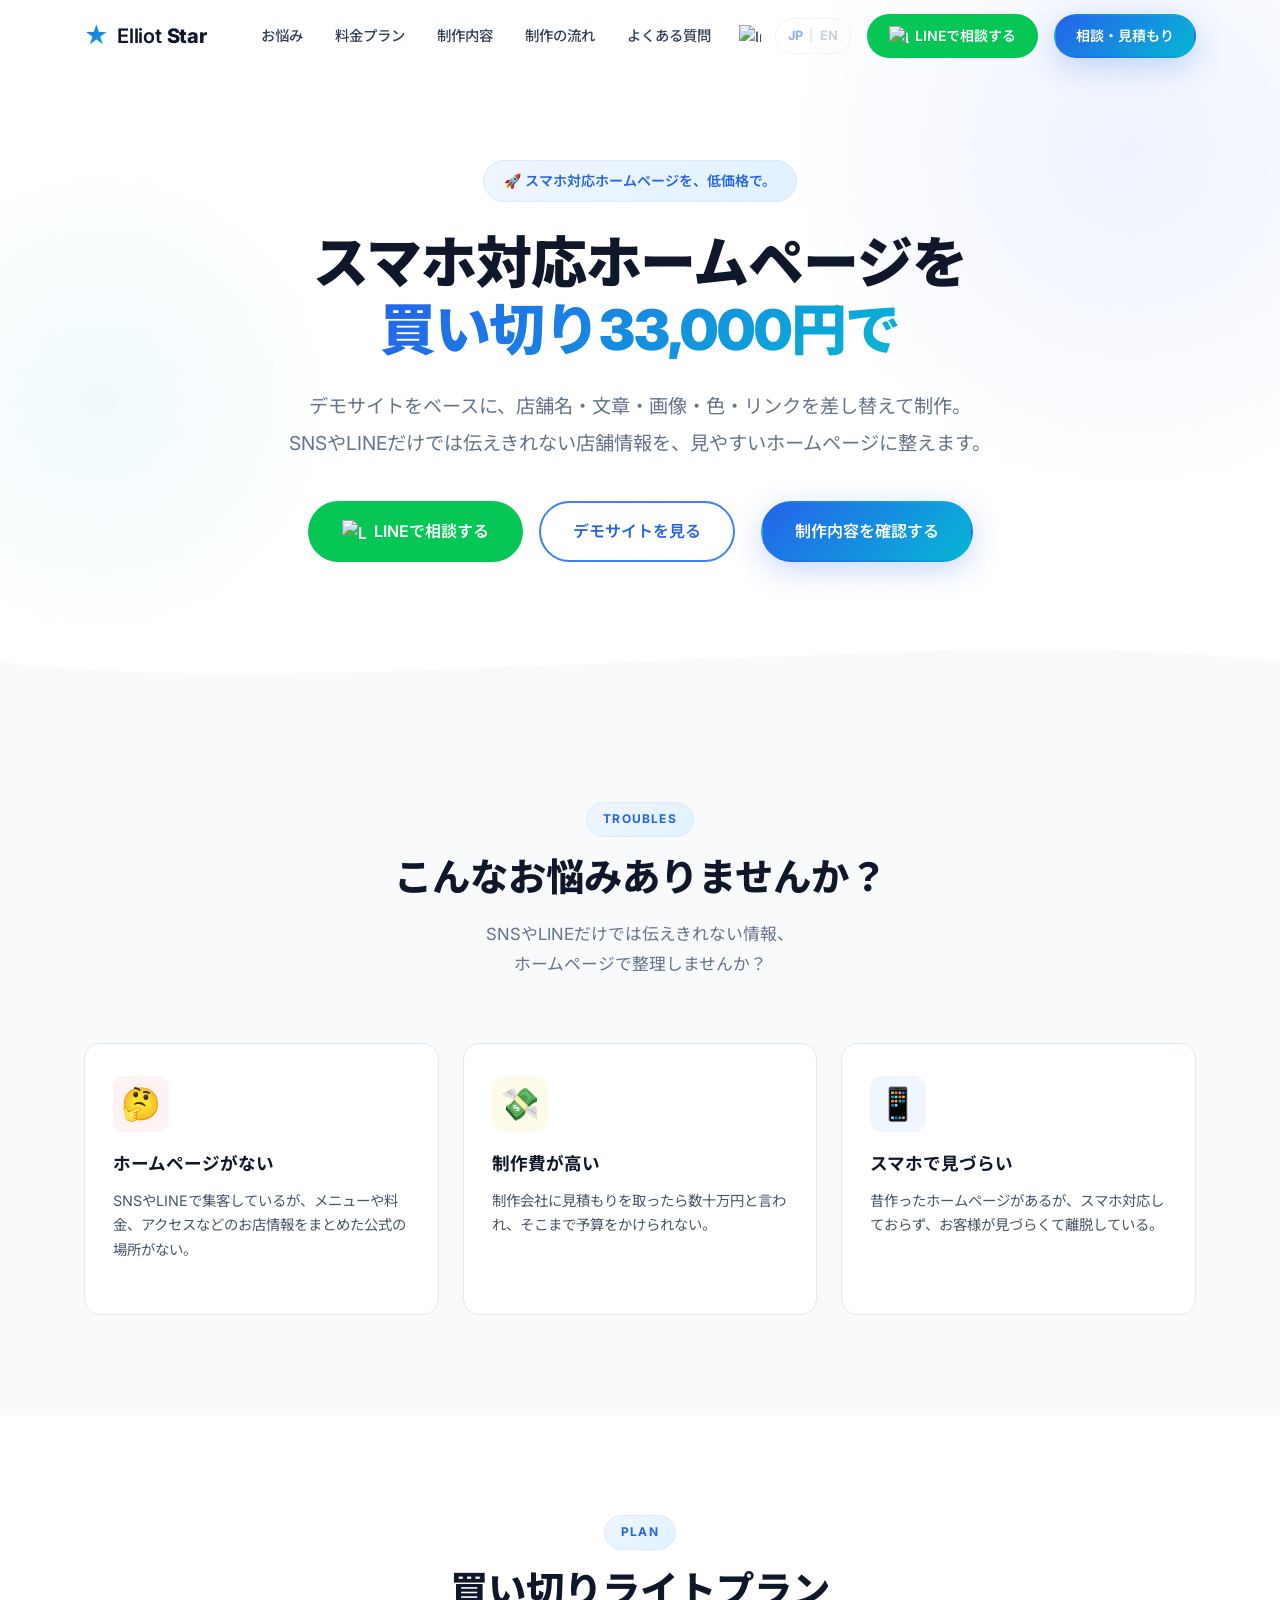
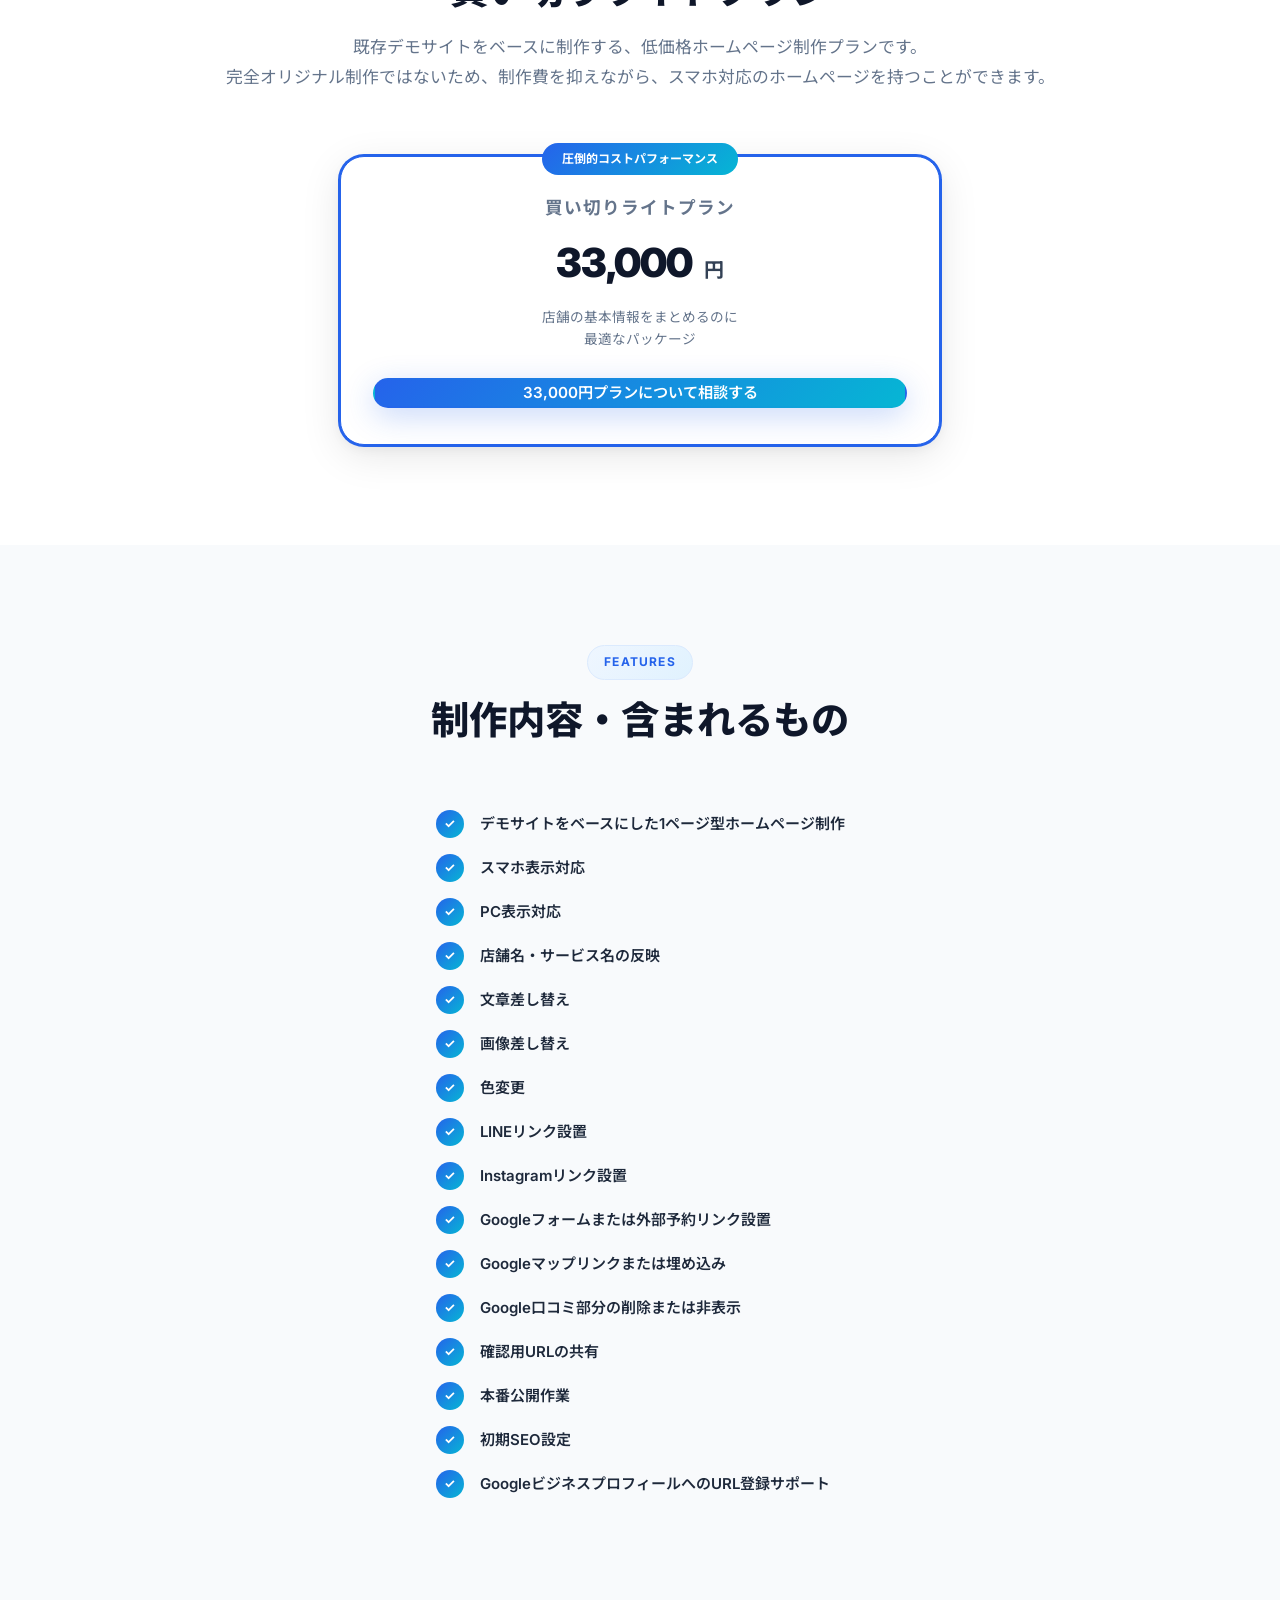
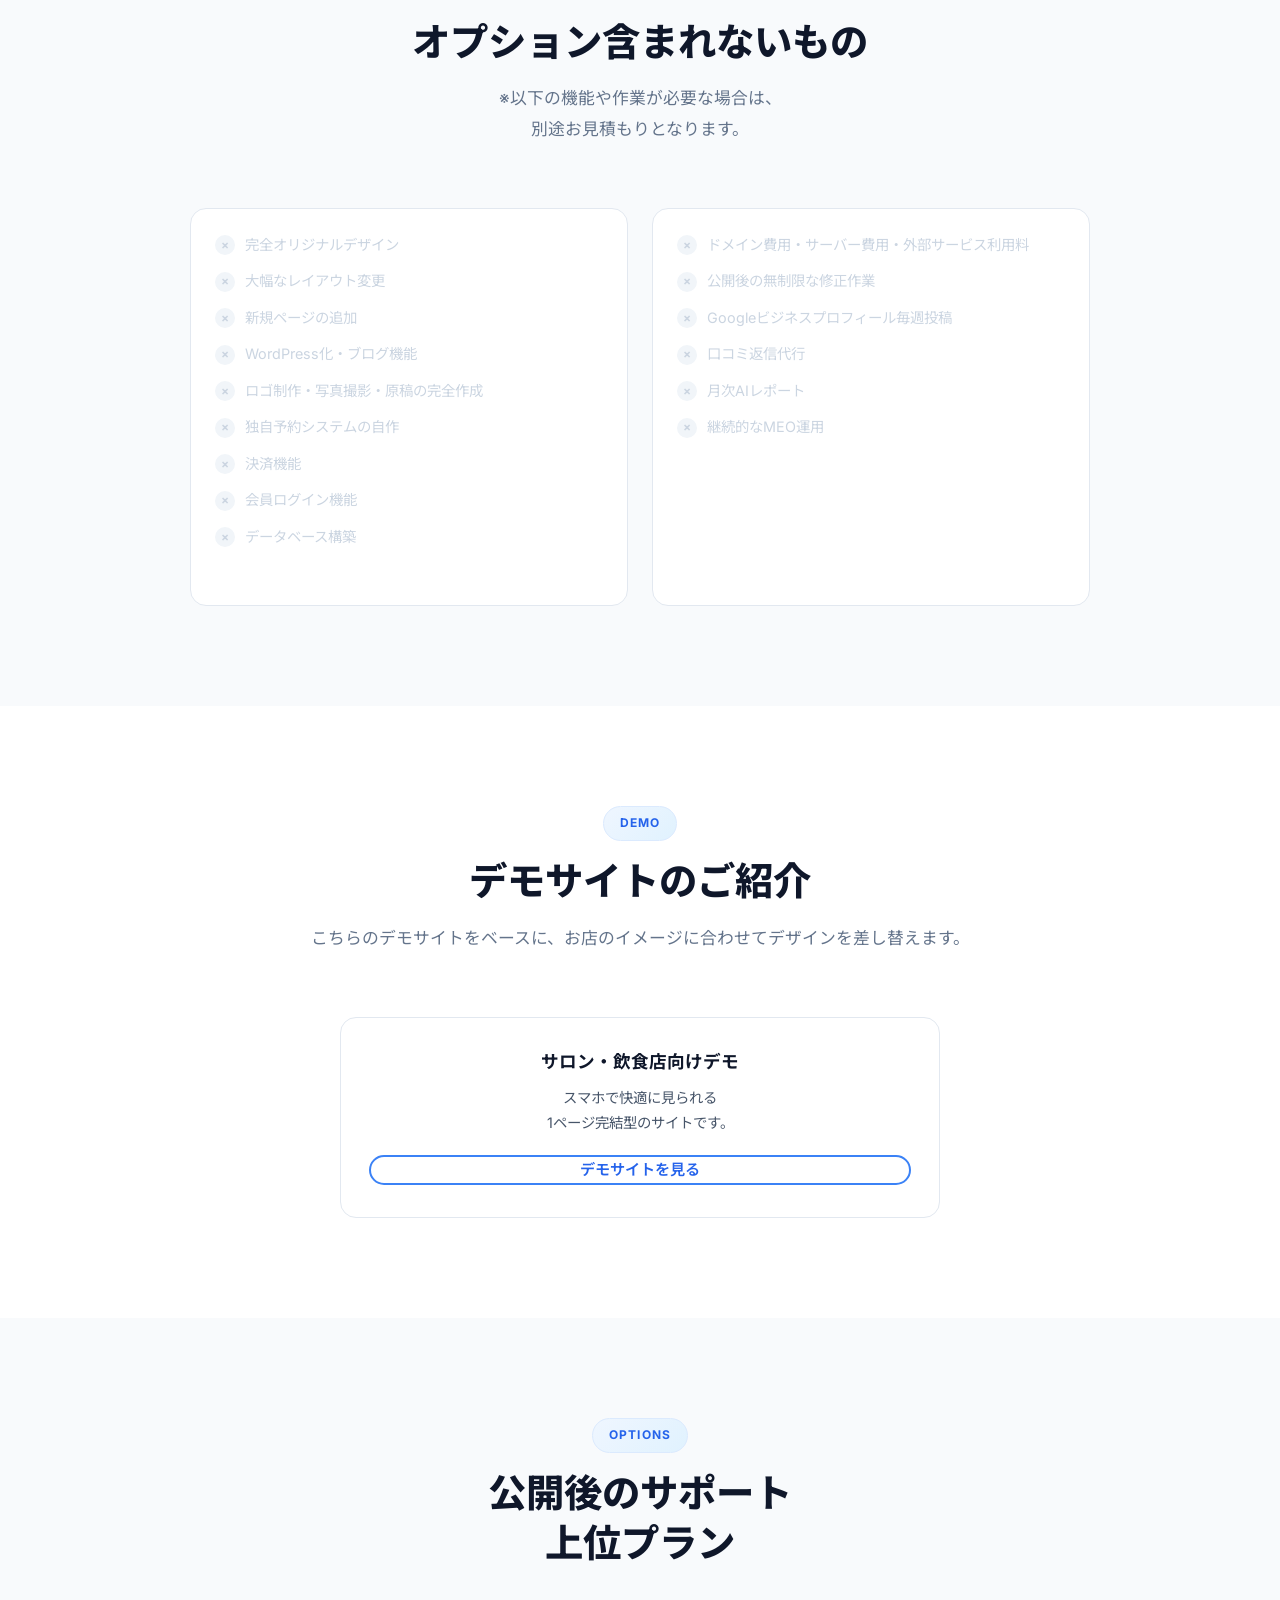
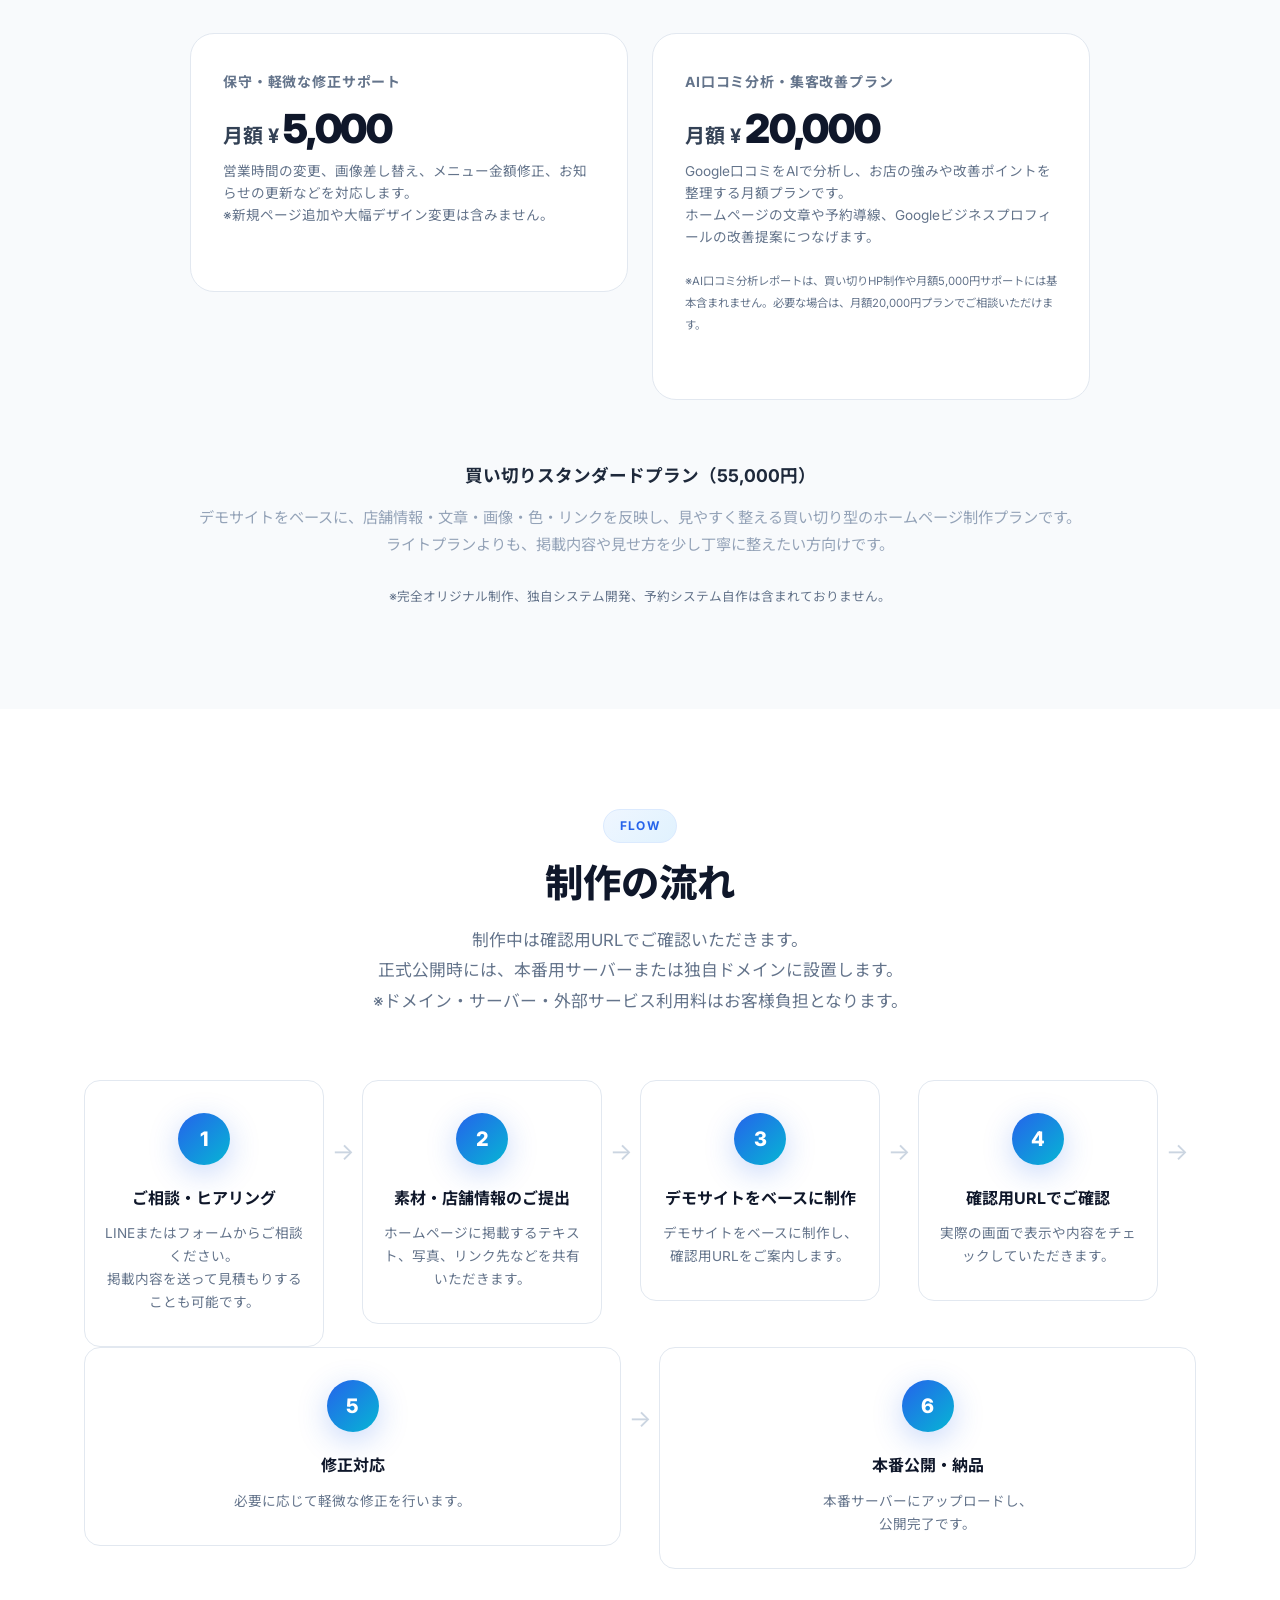
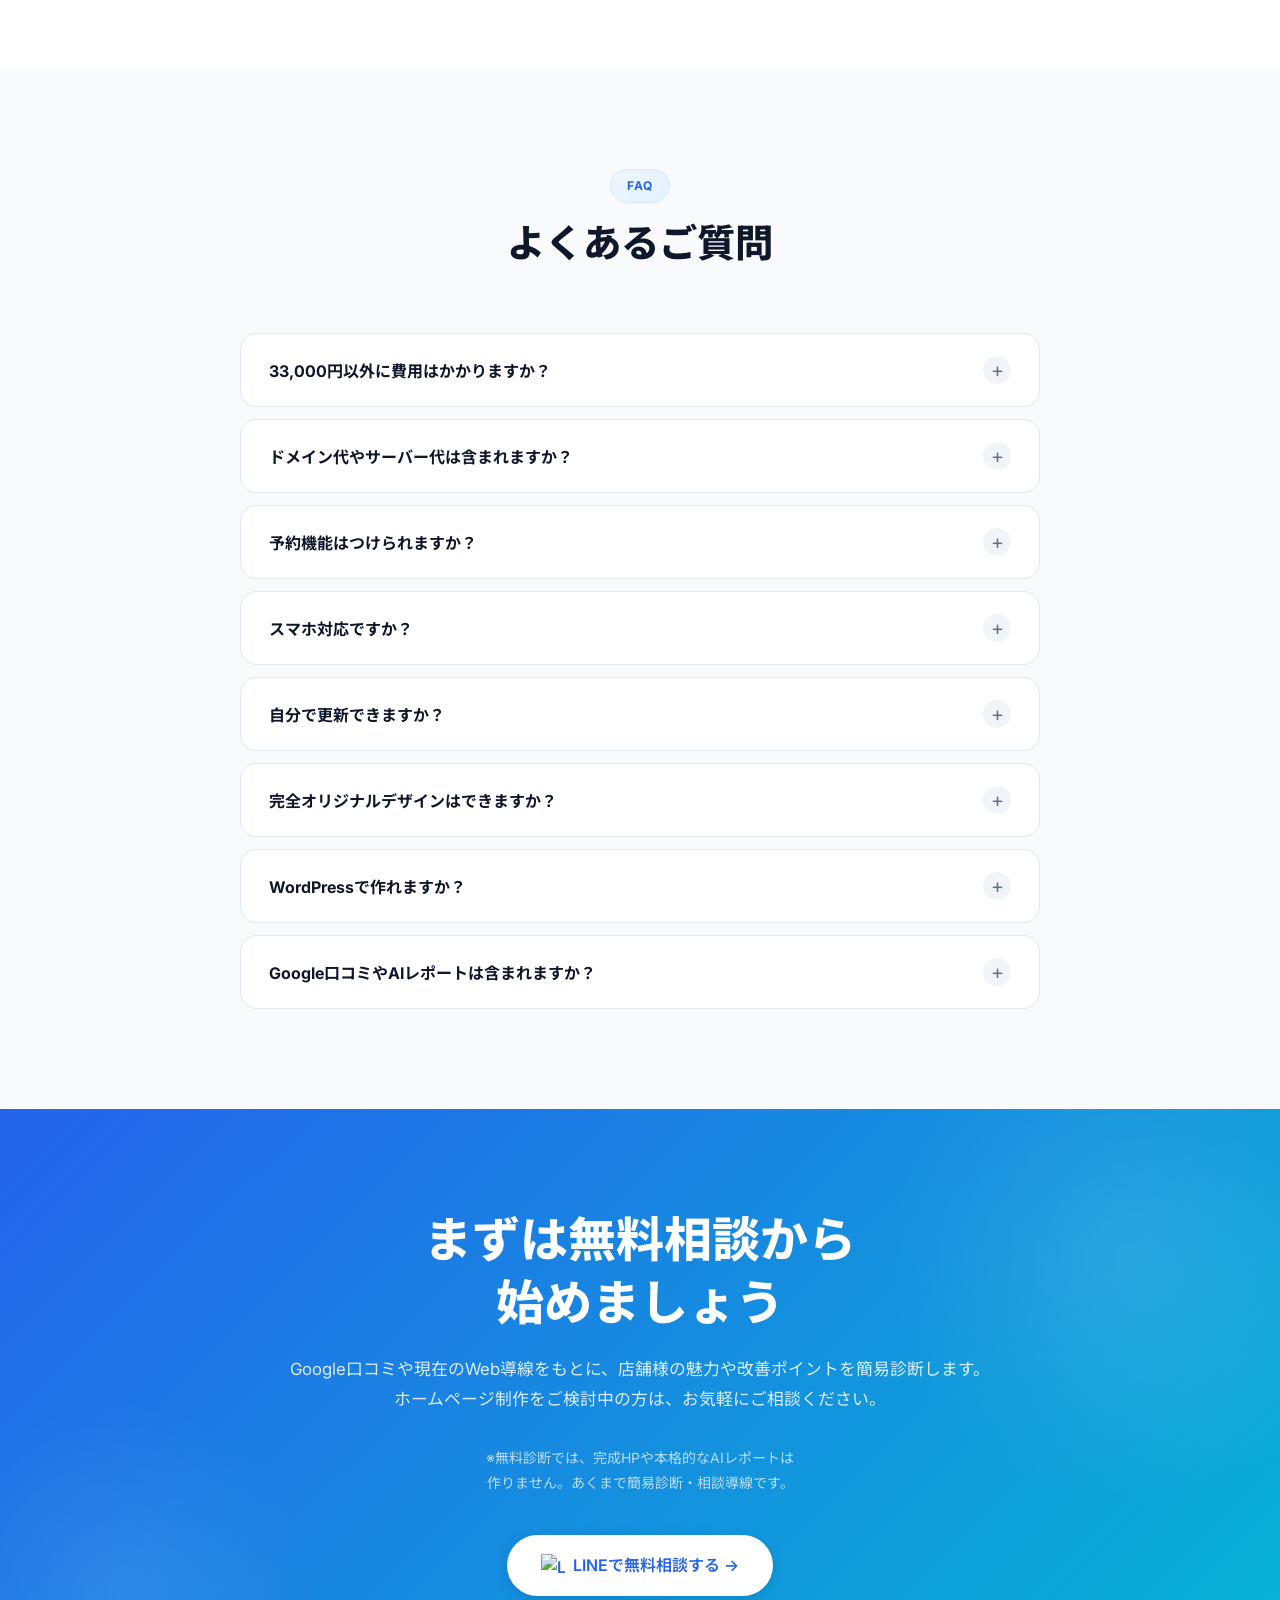
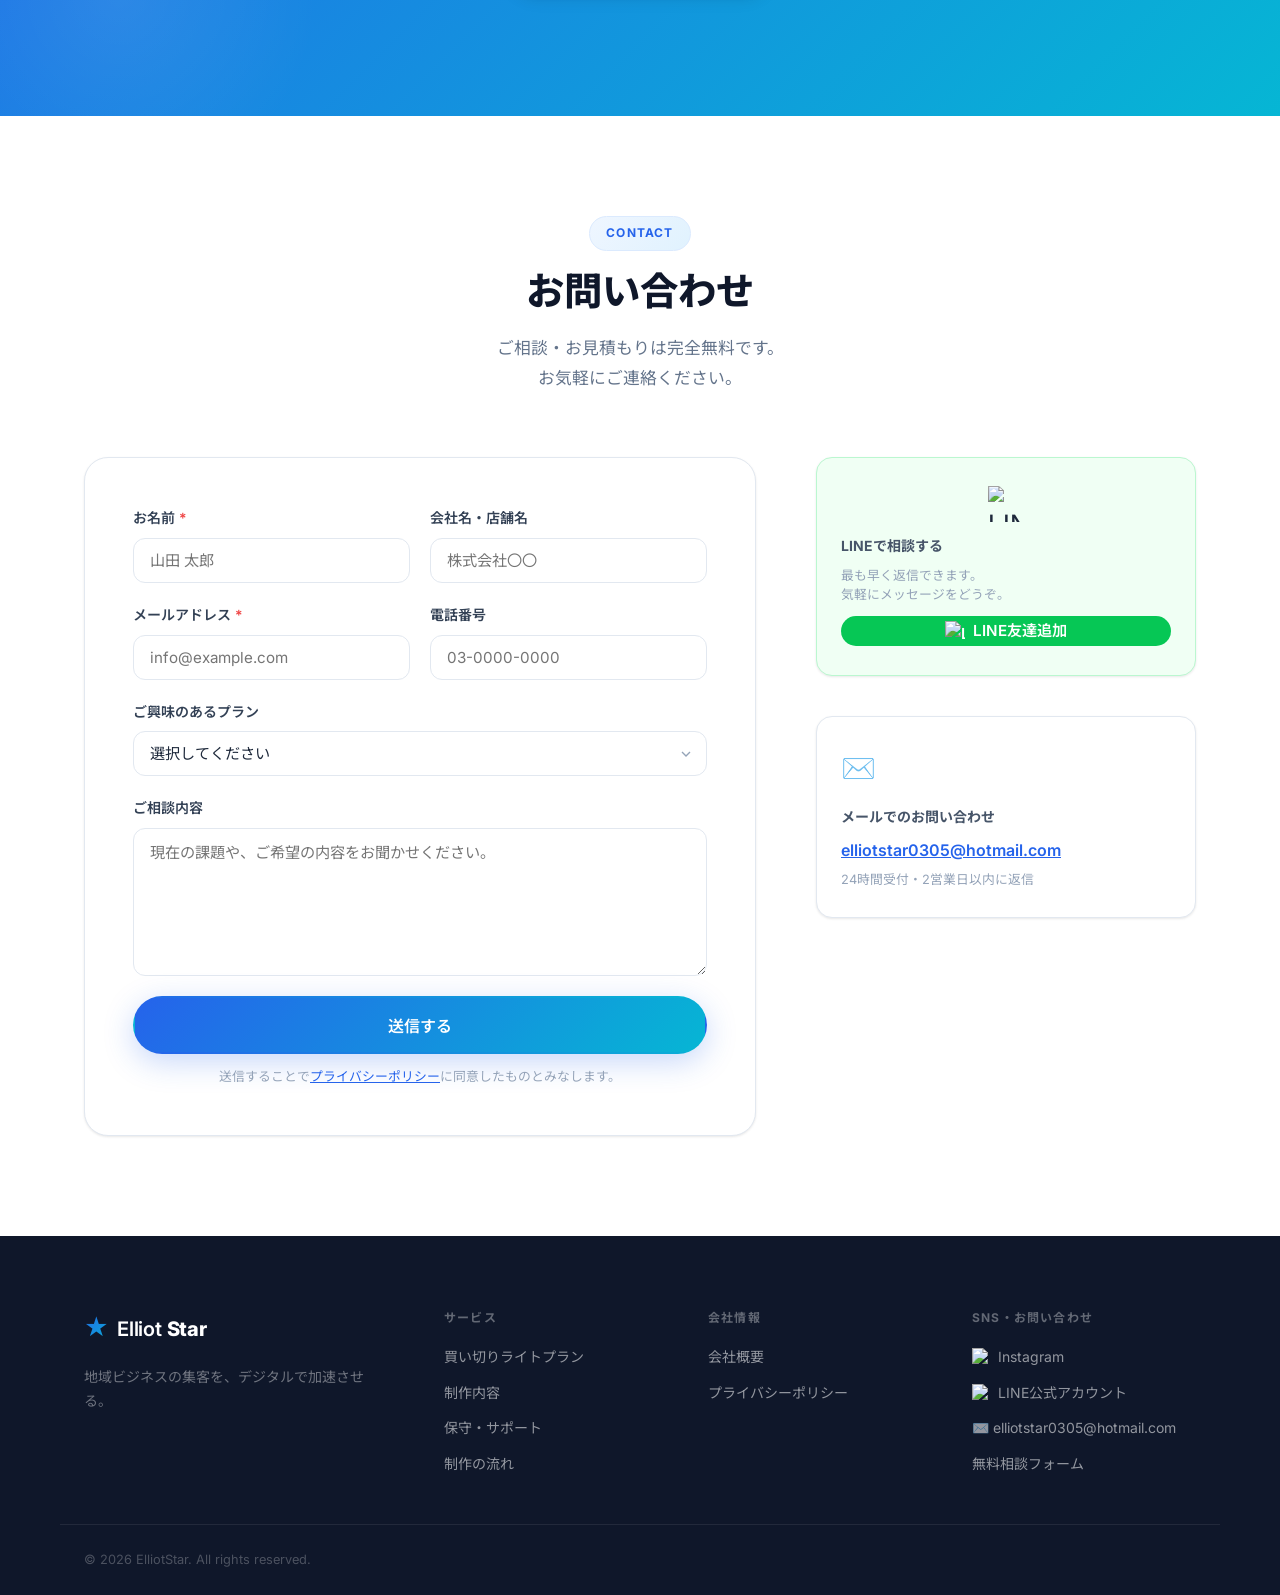
==== index.html @ 85f55aca "fix: 問い合わせリンクを更新" ====
<!DOCTYPE html>
<html lang="ja">
<head>
  <meta charset="UTF-8" />
  <meta name="viewport" content="width=device-width, initial-scale=1.0" />
  <title>Elliot Star | デジタルマーケティング・集客支援</title>
  <meta name="description" content="Elliot Starは、MEO対策・SNS運用・Web制作・広告運用など、中小企業の集客を総合的にサポートするデジタルマーケティング会社です。" />
  <link rel="alternate" hreflang="ja" href="index3.html" />
  <link rel="alternate" hreflang="en" href="index3_en.html" />
  <link rel="preconnect" href="https://fonts.googleapis.com" />
  <link rel="preconnect" href="https://fonts.gstatic.com" crossorigin />
  <link href="https://fonts.googleapis.com/css2?family=Inter:wght@400;500;600;700;800&family=Noto+Sans+JP:wght@400;500;700;900&display=swap" rel="stylesheet" />

  <!-- ===== OGP / SNSシェア用メタタグ ===== -->
  <meta property="og:type"        content="website" />
  <meta property="og:site_name"   content="Elliot Star" />
  <meta property="og:title"       content="Elliot Star | デジタルマーケティング・集客支援" />
  <meta property="og:description" content="MEO対策・SNS運用・Web制作・広告運用など、中小企業の集客をワンストップで支援。Google APIによる独自の競合分析で地域一番店を目指します。" />
  <meta property="og:url"         content="https://elliot-star.jp/" />
  <meta property="og:image"       content="https://elliot-star.jp/ogp.png" />
  <meta property="og:locale"      content="ja_JP" />
  <meta name="twitter:card"        content="summary_large_image" />
  <meta name="twitter:title"       content="Elliot Star | デジタルマーケティング・集客支援" />
  <meta name="twitter:description" content="MEO対策・SNS運用・Web制作・広告運用など、中小企業の集客をワンストップで支援します。" />
  <meta name="twitter:image"       content="https://elliot-star.jp/ogp.png" />
  <!-- ===================================== -->

  <style>
/* ===========================
   Elliot Star — Modern SaaS UI
   =========================== */

/* ── Reset & Base ── */
*, *::before, *::after { box-sizing: border-box; margin: 0; padding: 0; }

:root {
  --blue-50:  #eff6ff;
  --blue-100: #dbeafe;
  --blue-500: #3b82f6;
  --blue-600: #2563eb;
  --blue-700: #1d4ed8;
  --cyan-400: #22d3ee;
  --cyan-500: #06b6d4;
  --cyan-600: #0891b2;
  --gray-50:  #f8fafc;
  --gray-100: #f1f5f9;
  --gray-200: #e2e8f0;
  --gray-300: #cbd5e1;
  --gray-400: #94a3b8;
  --gray-500: #64748b;
  --gray-600: #475569;
  --gray-700: #334155;
  --gray-800: #1e293b;
  --gray-900: #0f172a;
  --white: #ffffff;
  --primary: #2563eb;
  --primary-light: #3b82f6;
  --primary-dark: #1d4ed8;
  --gradient: linear-gradient(135deg, #2563eb 0%, #06b6d4 100%);
  --gradient-soft: linear-gradient(135deg, #eff6ff 0%, #e0f2fe 100%);
  --shadow-sm: 0 1px 3px rgba(0,0,0,.06), 0 1px 2px rgba(0,0,0,.04);
  --shadow-md: 0 4px 16px rgba(0,0,0,.08), 0 2px 6px rgba(0,0,0,.04);
  --shadow-lg: 0 10px 40px rgba(0,0,0,.1), 0 4px 12px rgba(0,0,0,.05);
  --shadow-blue: 0 8px 30px rgba(37,99,235,.25);
  --radius-sm: 8px;
  --radius-md: 12px;
  --radius-lg: 16px;
  --radius-xl: 24px;
  --radius-full: 9999px;
  --font: 'Inter', 'Noto Sans JP', -apple-system, sans-serif;
  --transition: 0.2s ease;
}

html { scroll-behavior: smooth; font-size: 16px; }

body {
  font-family: var(--font);
  color: var(--gray-800);
  background: var(--white);
  line-height: 1.7;
  -webkit-font-smoothing: antialiased;
}

a { color: inherit; text-decoration: none; }
img { max-width: 100%; display: block; }
ul { list-style: none; }

.container {
  width: 100%;
  max-width: 1160px;
  margin: 0 auto;
  padding: 0 24px;
}

/* ── Sections ── */
.section {
  padding: 100px 0;
}
.section--gray {
  background: var(--gray-50);
}

.section-header {
  text-align: center;
  margin-bottom: 64px;
}
.section-badge {
  display: inline-block;
  background: var(--gradient-soft);
  color: var(--primary);
  font-size: .75rem;
  font-weight: 700;
  letter-spacing: .1em;
  text-transform: uppercase;
  padding: 6px 16px;
  border-radius: var(--radius-full);
  margin-bottom: 16px;
  border: 1px solid var(--blue-100);
}
.section-title {
  font-size: clamp(1.75rem, 3vw, 2.5rem);
  font-weight: 800;
  color: var(--gray-900);
  line-height: 1.3;
  margin-bottom: 16px;
}
.section-desc {
  font-size: 1.05rem;
  color: var(--gray-500);
  line-height: 1.8;
}

/* ── Gradient Text ── */
.gradient-text {
  background: var(--gradient);
  -webkit-background-clip: text;
  -webkit-text-fill-color: transparent;
  background-clip: text;
}

/* ── Buttons ── */
.btn {
  display: inline-flex;
  align-items: center;
  justify-content: center;
  gap: 8px;
  font-family: var(--font);
  font-weight: 600;
  font-size: .95rem;
  border-radius: var(--radius-full);
  cursor: pointer;
  border: 2px solid transparent;
  transition: all var(--transition);
  text-decoration: none;
  white-space: nowrap;
}
.btn-sm  { padding: 8px 20px; font-size: .875rem; }
.btn-lg  { padding: 15px 32px; font-size: 1rem; }
.btn-block { width: 100%; }

.btn-primary {
  background: var(--gradient);
  color: var(--white);
  border-color: transparent;
  box-shadow: var(--shadow-blue);
}
.btn-primary:hover {
  transform: translateY(-2px);
  box-shadow: 0 12px 36px rgba(37,99,235,.35);
}
.btn-primary:active { transform: translateY(0); }

.btn-outline {
  background: transparent;
  color: var(--primary);
  border-color: var(--blue-500);
}
.btn-outline:hover {
  background: var(--blue-50);
  transform: translateY(-2px);
  box-shadow: var(--shadow-md);
}

.btn-white {
  background: var(--white);
  color: var(--primary);
  border-color: transparent;
  box-shadow: var(--shadow-md);
}
.btn-white:hover {
  transform: translateY(-2px);
  box-shadow: var(--shadow-lg);
}

.btn-line {
  background: #06C755;
  color: var(--white);
  border-color: transparent;
}
.btn-line:hover {
  background: #05a648;
  transform: translateY(-2px);
}

/* ── Lang Switch ── */
.lang-switch {
  display: flex;
  align-items: center;
  gap: 6px;
  padding: 6px 12px;
  border: 1.5px solid var(--gray-200);
  border-radius: var(--radius-full);
  font-size: .8rem;
  font-weight: 700;
  color: var(--gray-500);
}
.lang-switch a {
  color: var(--gray-400);
  transition: color var(--transition);
}
.lang-switch a:hover { color: var(--primary); }
.lang-switch a.active { color: var(--primary); }
.lang-switch span { color: var(--gray-300); }

/* ── Header ── */
.header {
  position: fixed;
  top: 0; left: 0; right: 0;
  z-index: 100;
  background: transparent;
  transition: background var(--transition), box-shadow var(--transition);
}
.header--scrolled {
  background: rgba(255,255,255,.95);
  backdrop-filter: blur(12px);
  -webkit-backdrop-filter: blur(12px);
  box-shadow: 0 1px 0 var(--gray-200);
}
.header-inner {
  display: flex;
  align-items: center;
  gap: 16px;
  height: 72px;
}

.logo {
  display: flex;
  align-items: center;
  gap: 8px;
  flex-shrink: 0;
}
.logo-icon {
  font-size: 1.5rem;
  background: var(--gradient);
  -webkit-background-clip: text;
  -webkit-text-fill-color: transparent;
  background-clip: text;
}
.logo-text {
  font-size: 1.25rem;
  font-weight: 600;
  color: var(--gray-900);
  letter-spacing: -.01em;
}
.logo-text strong { font-weight: 800; }
.logo--white .logo-text { color: var(--white); }
.logo--white .logo-text strong { color: var(--white); }

.nav {
  display: flex;
  align-items: center;
  gap: 4px;
  margin-left: auto;
}
.nav-link {
  padding: 8px 14px;
  font-size: .9rem;
  font-weight: 500;
  color: var(--gray-700);
  border-radius: var(--radius-sm);
  transition: color var(--transition), background var(--transition);
  white-space: nowrap;
}
.nav-link:hover { color: var(--primary); background: var(--blue-50); }

.hamburger {
  display: none;
  flex-direction: column;
  gap: 5px;
  background: none;
  border: none;
  cursor: pointer;
  padding: 4px;
  margin-left: auto;
}
.hamburger span {
  display: block;
  width: 22px;
  height: 2px;
  background: var(--gray-700);
  border-radius: 2px;
  transition: all var(--transition);
}
.hamburger--open span:nth-child(1) { transform: translateY(7px) rotate(45deg); }
.hamburger--open span:nth-child(2) { opacity: 0; }
.hamburger--open span:nth-child(3) { transform: translateY(-7px) rotate(-45deg); }

/* ── Hero ── */
.hero {
  position: relative;
  background: var(--white);
  padding: 160px 0 80px;
  overflow: hidden;
}
.hero-bg-dots {
  position: absolute;
  inset: 0;
  background-image:
    radial-gradient(circle, #dbeafe 1.5px, transparent 1.5px);
  background-size: 32px 32px;
  opacity: .5;
  pointer-events: none;
}
.hero::before {
  content: '';
  position: absolute;
  top: -200px; right: -200px;
  width: 700px; height: 700px;
  background: radial-gradient(circle, rgba(37,99,235,.08) 0%, transparent 70%);
  pointer-events: none;
}
.hero::after {
  content: '';
  position: absolute;
  bottom: 50px; left: -150px;
  width: 500px; height: 500px;
  background: radial-gradient(circle, rgba(6,182,212,.06) 0%, transparent 70%);
  pointer-events: none;
}

.hero-inner {
  position: relative;
  z-index: 1;
  text-align: center;
  max-width: 800px;
  margin: 0 auto;
}
.hero-badge {
  display: inline-flex;
  align-items: center;
  gap: 8px;
  background: var(--gradient-soft);
  color: var(--primary);
  font-size: .875rem;
  font-weight: 600;
  padding: 8px 20px;
  border-radius: var(--radius-full);
  border: 1px solid var(--blue-100);
  margin-bottom: 28px;
}
.hero-title {
  font-size: clamp(2rem, 5vw, 3.5rem);
  font-weight: 900;
  line-height: 1.2;
  letter-spacing: -.02em;
  color: var(--gray-900);
  margin-bottom: 24px;
}
.hero-desc {
  font-size: clamp(1rem, 2vw, 1.2rem);
  color: var(--gray-500);
  line-height: 1.9;
  margin-bottom: 40px;
}
.hero-actions {
  display: flex;
  justify-content: center;
  gap: 16px;
  flex-wrap: wrap;
  margin-bottom: 60px;
}
.hero-stats {
  display: flex;
  justify-content: center;
  align-items: center;
  gap: 0;
  background: var(--white);
  border: 1px solid var(--gray-200);
  border-radius: var(--radius-xl);
  padding: 28px 48px;
  box-shadow: var(--shadow-md);
  flex-wrap: wrap;
}
.stat-item {
  display: flex;
  flex-direction: column;
  align-items: center;
  padding: 0 36px;
}
.stat-number {
  font-size: 2.25rem;
  font-weight: 800;
  color: var(--gray-900);
  line-height: 1;
  background: var(--gradient);
  -webkit-background-clip: text;
  -webkit-text-fill-color: transparent;
  background-clip: text;
}
.stat-plus, .stat-pct, .stat-unit {
  font-size: 1.25rem;
}
.stat-label {
  font-size: .8rem;
  color: var(--gray-500);
  font-weight: 500;
  margin-top: 6px;
}
.stat-divider {
  width: 1px;
  height: 48px;
  background: var(--gray-200);
}

.hero-wave {
  position: absolute;
  bottom: 0; left: 0; right: 0;
  height: 80px;
  overflow: hidden;
}
.hero-wave svg { width: 100%; height: 100%; }

/* ── Trust Bar ── */
.trust-bar {
  background: var(--gray-50);
  padding: 32px 0;
  border-bottom: 1px solid var(--gray-200);
}
.trust-label {
  text-align: center;
  font-size: .8rem;
  font-weight: 600;
  color: var(--gray-400);
  letter-spacing: .08em;
  text-transform: uppercase;
  margin-bottom: 20px;
}
.trust-logos {
  display: flex;
  justify-content: center;
  flex-wrap: wrap;
  gap: 12px;
}
.trust-logo-item {
  background: var(--white);
  border: 1px solid var(--gray-200);
  border-radius: var(--radius-full);
  padding: 8px 20px;
  font-size: .85rem;
  font-weight: 500;
  color: var(--gray-600);
}

/* ── Services ── */
.services-grid {
  display: grid;
  grid-template-columns: repeat(3, 1fr);
  gap: 24px;
}
.service-card {
  position: relative;
  background: var(--white);
  border: 1px solid var(--gray-200);
  border-radius: var(--radius-lg);
  padding: 32px 28px;
  transition: transform var(--transition), box-shadow var(--transition), border-color var(--transition);
}
.service-card:hover {
  transform: translateY(-4px);
  box-shadow: var(--shadow-lg);
  border-color: var(--blue-200, #bfdbfe);
}
.service-card--featured {
  border-color: var(--primary);
  box-shadow: 0 0 0 1px var(--primary), var(--shadow-md);
}
.service-featured-badge {
  position: absolute;
  top: -12px; left: 24px;
  background: var(--gradient);
  color: var(--white);
  font-size: .75rem;
  font-weight: 700;
  padding: 4px 14px;
  border-radius: var(--radius-full);
}
.service-icon {
  width: 56px;
  height: 56px;
  border-radius: var(--radius-md);
  display: flex;
  align-items: center;
  justify-content: center;
  font-size: 1.5rem;
  margin-bottom: 20px;
}
.service-title {
  font-size: 1.1rem;
  font-weight: 700;
  color: var(--gray-900);
  margin-bottom: 12px;
  line-height: 1.4;
}
.service-sub {
  font-size: .8rem;
  font-weight: 500;
  color: var(--gray-400);
}
.service-desc {
  font-size: .9rem;
  color: var(--gray-600);
  line-height: 1.7;
  margin-bottom: 20px;
}
.service-link {
  font-size: .875rem;
  font-weight: 600;
  color: var(--primary);
  transition: gap var(--transition);
}
.service-link:hover { text-decoration: underline; }

/* ── MEO Section ── */
.meo-inner {
  display: grid;
  grid-template-columns: 1fr 1fr;
  gap: 80px;
  align-items: center;
}
.meo-content .section-badge { display: inline-block; margin-bottom: 16px; }
.meo-desc {
  color: var(--gray-600);
  font-size: 1rem;
  line-height: 1.8;
  margin-bottom: 32px;
}
.meo-list {
  display: flex;
  flex-direction: column;
  gap: 20px;
  margin-bottom: 40px;
}
.meo-list-item {
  display: flex;
  gap: 16px;
  align-items: flex-start;
}
.meo-check {
  flex-shrink: 0;
  width: 28px;
  height: 28px;
  background: var(--gradient);
  color: var(--white);
  border-radius: 50%;
  display: flex;
  align-items: center;
  justify-content: center;
  font-size: .8rem;
  font-weight: 700;
  margin-top: 2px;
}
.meo-list-item strong {
  display: block;
  font-weight: 700;
  color: var(--gray-800);
  margin-bottom: 4px;
}
.meo-list-item p {
  font-size: .9rem;
  color: var(--gray-500);
  line-height: 1.6;
}

/* Google Map Mockup */
.meo-visual { display: flex; justify-content: center; }
.meo-card-mockup {
  background: var(--white);
  border: 1px solid var(--gray-200);
  border-radius: var(--radius-xl);
  box-shadow: var(--shadow-lg);
  width: 100%;
  max-width: 380px;
  overflow: hidden;
}
.mockup-header {
  background: var(--gray-50);
  padding: 16px 20px;
  border-bottom: 1px solid var(--gray-200);
}
.mockup-search {
  display: flex;
  align-items: center;
  gap: 10px;
  background: var(--white);
  border: 1px solid var(--gray-300);
  border-radius: var(--radius-full);
  padding: 10px 16px;
}
.mockup-search-icon { font-size: .9rem; }
.mockup-search-text { font-size: .9rem; color: var(--gray-700); font-weight: 500; }
.mockup-map-placeholder {
  position: relative;
  height: 180px;
  background: linear-gradient(135deg, #e8f4fd 0%, #d1e8f7 100%);
  overflow: hidden;
}
.mockup-map-placeholder::before {
  content: '';
  position: absolute;
  top: 30%; left: 20%;
  width: 60%; height: 2px;
  background: rgba(255,255,255,.6);
  border-radius: 1px;
}
.mockup-map-placeholder::after {
  content: '';
  position: absolute;
  top: 50%; left: 0;
  width: 100%; height: 2px;
  background: rgba(255,255,255,.4);
}
.mockup-map-dot {
  position: absolute;
  top: 35%; left: 45%;
  width: 20px; height: 20px;
  background: var(--gray-400);
  border-radius: 50% 50% 50% 0;
  transform: rotate(-45deg);
}
.mockup-map-dot--featured {
  background: var(--primary);
  width: 28px; height: 28px;
  top: 25%; left: 40%;
  z-index: 2;
  box-shadow: 0 4px 12px rgba(37,99,235,.4);
  display: flex; align-items: center; justify-content: center;
}
.mockup-map-dot--featured span {
  transform: rotate(45deg);
  color: var(--white);
  font-size: .7rem;
}
.mockup-results { padding: 16px 20px; }
.mockup-result {
  display: flex;
  align-items: center;
  gap: 12px;
  padding: 10px 0;
  border-bottom: 1px solid var(--gray-100);
}
.mockup-result:last-child { border-bottom: none; }
.mockup-result--top { background: var(--blue-50); margin: -16px -20px 0; padding: 12px 20px; }
.mockup-rank {
  width: 28px; height: 28px;
  border-radius: 50%;
  background: var(--gradient);
  color: var(--white);
  font-size: .8rem;
  font-weight: 800;
  display: flex;
  align-items: center;
  justify-content: center;
  flex-shrink: 0;
}
.mockup-rank--gray { background: var(--gray-200); color: var(--gray-500); }
.mockup-info { display: flex; flex-direction: column; gap: 2px; }
.mockup-name { font-size: .9rem; font-weight: 600; color: var(--gray-900); }
.mockup-stars { font-size: .8rem; color: #f59e0b; }

/* ── Strength ── */
.strength-grid {
  display: grid;
  grid-template-columns: repeat(4, 1fr);
  gap: 24px;
}
.strength-card {
  background: var(--white);
  border: 1px solid var(--gray-200);
  border-radius: var(--radius-lg);
  padding: 36px 24px;
  position: relative;
  transition: transform var(--transition), box-shadow var(--transition);
}
.strength-card:hover {
  transform: translateY(-4px);
  box-shadow: var(--shadow-lg);
}
.strength-number {
  font-size: 3.5rem;
  font-weight: 900;
  background: var(--gradient);
  -webkit-background-clip: text;
  -webkit-text-fill-color: transparent;
  background-clip: text;
  line-height: 1;
  margin-bottom: 16px;
  letter-spacing: -.04em;
}
.strength-icon {
  font-size: 2rem;
  margin-bottom: 16px;
}
.strength-title {
  font-size: 1rem;
  font-weight: 700;
  color: var(--gray-900);
  margin-bottom: 12px;
  line-height: 1.5;
}
.strength-desc {
  font-size: .875rem;
  color: var(--gray-500);
  line-height: 1.7;
}

/* ── Pricing ── */
.pricing-tabs {
  display: flex;
  justify-content: center;
  gap: 8px;
  margin-bottom: 48px;
  background: var(--white);
  border: 1px solid var(--gray-200);
  border-radius: var(--radius-full);
  padding: 6px;
  width: fit-content;
  margin-left: auto;
  margin-right: auto;
}
.pricing-tab {
  padding: 10px 28px;
  border-radius: var(--radius-full);
  border: none;
  background: transparent;
  color: var(--gray-500);
  font-size: .9rem;
  font-weight: 600;
  cursor: pointer;
  transition: all var(--transition);
  font-family: var(--font);
}
.pricing-tab--active {
  background: var(--gradient);
  color: var(--white);
  box-shadow: var(--shadow-blue);
}

.pricing-grid {
  display: grid;
  grid-template-columns: repeat(3, 1fr);
  gap: 24px;
  align-items: start;
}
.pricing-card {
  background: var(--white);
  border: 1px solid var(--gray-200);
  border-radius: var(--radius-xl);
  padding: 36px 32px;
  position: relative;
  transition: transform var(--transition), box-shadow var(--transition);
}
.pricing-card:hover { transform: translateY(-4px); box-shadow: var(--shadow-lg); }
.pricing-card--popular {
  border-color: var(--primary);
  box-shadow: 0 0 0 2px var(--primary), var(--shadow-lg);
  transform: scale(1.02);
}
.pricing-card--popular:hover { transform: scale(1.02) translateY(-4px); }
.pricing-popular-badge {
  position: absolute;
  top: -14px; left: 50%;
  transform: translateX(-50%);
  background: var(--gradient);
  color: var(--white);
  font-size: .75rem;
  font-weight: 700;
  padding: 6px 20px;
  border-radius: var(--radius-full);
  white-space: nowrap;
}
.pricing-plan-name {
  font-size: .875rem;
  font-weight: 700;
  color: var(--gray-500);
  letter-spacing: .06em;
  text-transform: uppercase;
  margin-bottom: 16px;
}
.pricing-price {
  display: flex;
  align-items: baseline;
  gap: 4px;
  margin-bottom: 8px;
}
.price-currency { font-size: 1.25rem; font-weight: 700; color: var(--gray-700); }
.price-amount {
  font-size: 2.5rem;
  font-weight: 900;
  color: var(--gray-900);
  letter-spacing: -.03em;
  line-height: 1;
}
.price-period { font-size: .9rem; color: var(--gray-400); font-weight: 500; }
.pricing-tagline {
  font-size: .85rem;
  color: var(--gray-500);
  margin-bottom: 28px;
  line-height: 1.6;
}
.pricing-features {
  display: flex;
  flex-direction: column;
  gap: 12px;
  margin-bottom: 32px;
}
.pricing-feature {
  display: flex;
  align-items: center;
  gap: 10px;
  font-size: .9rem;
  color: var(--gray-700);
}
.pricing-feature::before { content: ''; flex-shrink: 0; width: 20px; height: 20px; border-radius: 50%; }
.pricing-feature--yes::before { background: var(--gradient); content: '✓'; color: var(--white); display: flex; align-items: center; justify-content: center; font-size: .7rem; font-weight: 800; }
.pricing-feature--no { color: var(--gray-300); }
.pricing-feature--no::before { background: var(--gray-100); content: '×'; color: var(--gray-300); display: flex; align-items: center; justify-content: center; font-size: .75rem; font-weight: 700; }

.pricing-note {
  text-align: center;
  margin-top: 40px;
  font-size: .85rem;
  color: var(--gray-400);
  line-height: 1.8;
}

/* ── Flow ── */
.flow-steps {
  display: flex;
  align-items: flex-start;
  gap: 0;
  flex-wrap: wrap;
}
.flow-step {
  flex: 1;
  min-width: 200px;
  display: flex;
  flex-direction: column;
  align-items: center;
  text-align: center;
  padding: 32px 20px;
  background: var(--white);
  border: 1px solid var(--gray-200);
  border-radius: var(--radius-lg);
  transition: transform var(--transition), box-shadow var(--transition);
}
.flow-step:hover { transform: translateY(-3px); box-shadow: var(--shadow-md); }
.flow-step-num {
  width: 52px; height: 52px;
  border-radius: 50%;
  background: var(--gradient);
  color: var(--white);
  font-size: 1.25rem;
  font-weight: 800;
  display: flex;
  align-items: center;
  justify-content: center;
  margin-bottom: 20px;
  box-shadow: var(--shadow-blue);
}
.flow-step-title {
  font-size: 1rem;
  font-weight: 700;
  color: var(--gray-900);
  margin-bottom: 10px;
}
.flow-step-desc {
  font-size: .85rem;
  color: var(--gray-500);
  line-height: 1.7;
}
.flow-arrow {
  flex-shrink: 0;
  font-size: 1.5rem;
  color: var(--gray-300);
  display: flex;
  align-items: center;
  padding: 0 8px;
  margin-top: 52px;
}

/* ── CTA Section ── */
.cta-section {
  position: relative;
  padding: 100px 0;
  overflow: hidden;
}
.cta-bg {
  position: absolute;
  inset: 0;
  background: var(--gradient);
}
.cta-bg::before {
  content: '';
  position: absolute;
  top: -100px; right: -100px;
  width: 500px; height: 500px;
  background: radial-gradient(circle, rgba(255,255,255,.1) 0%, transparent 70%);
}
.cta-bg::after {
  content: '';
  position: absolute;
  bottom: -80px; left: -80px;
  width: 400px; height: 400px;
  background: radial-gradient(circle, rgba(255,255,255,.08) 0%, transparent 70%);
}
.cta-inner {
  position: relative;
  z-index: 1;
  text-align: center;
}
.cta-title {
  font-size: clamp(1.75rem, 4vw, 3rem);
  font-weight: 800;
  color: var(--white);
  line-height: 1.3;
  margin-bottom: 20px;
}
.cta-desc {
  font-size: 1.05rem;
  color: rgba(255,255,255,.85);
  line-height: 1.8;
  margin-bottom: 40px;
}
.cta-actions { margin-bottom: 20px; }
.cta-note {
  font-size: .85rem;
  color: rgba(255,255,255,.65);
}

/* ── Contact ── */
.contact-inner {
  display: grid;
  grid-template-columns: 1fr 380px;
  gap: 60px;
  align-items: start;
}
.contact-form {
  background: var(--white);
  border: 1px solid var(--gray-200);
  border-radius: var(--radius-xl);
  padding: 48px;
  box-shadow: var(--shadow-sm);
}
.form-row {
  display: grid;
  grid-template-columns: 1fr 1fr;
  gap: 20px;
  margin-bottom: 20px;
}
.form-group { display: flex; flex-direction: column; gap: 8px; margin-bottom: 20px; }
.form-row .form-group { margin-bottom: 0; }
.form-label { font-size: .875rem; font-weight: 600; color: var(--gray-700); }
.required { color: #ef4444; }
.form-input, .form-select, .form-textarea {
  padding: 12px 16px;
  border: 1.5px solid var(--gray-200);
  border-radius: var(--radius-md);
  font-family: var(--font);
  font-size: .95rem;
  color: var(--gray-800);
  background: var(--white);
  transition: border-color var(--transition), box-shadow var(--transition);
  outline: none;
  appearance: none;
  -webkit-appearance: none;
}
.form-input:focus, .form-select:focus, .form-textarea:focus {
  border-color: var(--primary);
  box-shadow: 0 0 0 3px rgba(37,99,235,.1);
}
.form-select {
  background-image: url("data:image/svg+xml,%3Csvg xmlns='http://www.w3.org/2000/svg' width='16' height='16' viewBox='0 0 24 24' fill='none' stroke='%2394a3b8' stroke-width='2'%3E%3Cpath d='m6 9 6 6 6-6'/%3E%3C/svg%3E");
  background-repeat: no-repeat;
  background-position: right 12px center;
  padding-right: 40px;
  cursor: pointer;
}
.form-textarea { resize: vertical; min-height: 140px; line-height: 1.6; }
.form-privacy {
  text-align: center;
  font-size: .8rem;
  color: var(--gray-400);
  margin-top: 12px;
}
.form-privacy a { color: var(--primary); text-decoration: underline; }

.contact-info {
  display: flex;
  flex-direction: column;
  gap: 20px;
}
.contact-info-card {
  background: var(--white);
  border: 1px solid var(--gray-200);
  border-radius: var(--radius-lg);
  padding: 28px 24px;
  box-shadow: var(--shadow-sm);
}
.contact-info-icon { font-size: 1.75rem; margin-bottom: 12px; }
.contact-info-title { font-size: .875rem; font-weight: 700; color: var(--gray-600); margin-bottom: 8px; }
.contact-info-tel { font-size: 1.5rem; font-weight: 800; color: var(--gray-900); letter-spacing: .02em; }
.contact-info-email { font-size: 1rem; font-weight: 600; color: var(--primary); }
.contact-info-hours { font-size: .8rem; color: var(--gray-400); margin-top: 6px; line-height: 1.5; }
.contact-info-card--line { background: #f0fff4; border-color: #bbf7d0; }

/* ── Footer ── */
.footer {
  background: var(--gray-900);
  padding: 72px 0 0;
}
.footer-inner {
  display: grid;
  grid-template-columns: 280px 1fr;
  gap: 80px;
  padding-bottom: 48px;
  border-bottom: 1px solid rgba(255,255,255,.08);
}
.footer-brand { }
.footer-tagline {
  font-size: .875rem;
  color: rgba(255,255,255,.4);
  margin-top: 16px;
  line-height: 1.7;
}
.footer-links {
  display: grid;
  grid-template-columns: repeat(3, 1fr);
  gap: 40px;
}
.footer-col { display: flex; flex-direction: column; gap: 12px; }
.footer-col-title { font-size: .75rem; font-weight: 700; letter-spacing: .1em; text-transform: uppercase; color: rgba(255,255,255,.35); margin-bottom: 4px; }
.footer-link { font-size: .875rem; color: rgba(255,255,255,.55); transition: color var(--transition); }
.footer-link:hover { color: var(--white); }
.footer-bottom {
  padding: 24px 0;
}
.footer-copy { font-size: .8rem; color: rgba(255,255,255,.25); }

/* ── FAQ ── */
.faq-list {
  max-width: 800px;
  margin: 0 auto;
  display: flex;
  flex-direction: column;
  gap: 12px;
}
.faq-item {
  background: var(--white);
  border: 1px solid var(--gray-200);
  border-radius: var(--radius-lg);
  overflow: hidden;
  transition: box-shadow var(--transition);
}
.faq-item:hover { box-shadow: var(--shadow-md); }
.faq-item.faq-item--open { border-color: var(--primary); }
.faq-question {
  width: 100%;
  display: flex;
  align-items: center;
  justify-content: space-between;
  gap: 16px;
  padding: 22px 28px;
  background: none;
  border: none;
  cursor: pointer;
  font-family: var(--font);
  font-size: 1rem;
  font-weight: 700;
  color: var(--gray-900);
  text-align: left;
}
.faq-icon {
  flex-shrink: 0;
  width: 28px;
  height: 28px;
  border-radius: 50%;
  background: var(--gray-100);
  color: var(--gray-500);
  font-size: 1.25rem;
  font-weight: 400;
  display: flex;
  align-items: center;
  justify-content: center;
  transition: all var(--transition);
}
.faq-item--open .faq-icon {
  background: var(--gradient);
  color: var(--white);
  transform: rotate(45deg);
}
.faq-answer {
  display: none;
  padding: 0 28px 22px;
  font-size: .95rem;
  color: var(--gray-600);
  line-height: 1.8;
  border-top: 1px solid var(--gray-100);
}
.faq-item--open .faq-answer { display: block; }

/* ── Scroll Reveal Animation ── */
.reveal {
  opacity: 0;
  transform: translateY(24px);
  transition: opacity 0.5s ease, transform 0.5s ease;
}
.reveal.visible {
  opacity: 1;
  transform: translateY(0);
}

.sp-only {
  display: none;
}

/* ── Responsive ── */
@media (max-width: 1024px) {
  .services-grid { grid-template-columns: repeat(2, 1fr); }
  .strength-grid { grid-template-columns: repeat(2, 1fr); }
  .meo-inner { grid-template-columns: 1fr; gap: 48px; }
  .meo-content .section-title { text-align: center; }
  .meo-content { text-align: center; }
  .meo-list-item { text-align: left; }
  .meo-content .btn { width: 100%; max-width: 360px; }
  .meo-visual { order: -1; }
  .contact-inner { grid-template-columns: 1fr; }
  .footer-inner { grid-template-columns: 1fr; gap: 40px; }
}

@media (max-width: 768px) {
  /* 共通ルール: 横スクロール防止と幅の強制 */
  html, body {
    width: 100% !important;
    overflow-x: hidden !important;
  }
  
  *, *::before, *::after {
    box-sizing: border-box !important;
  }
  
  /* コンテナ余白 */
  .container, .hero-inner, .section-inner, .meo-inner, .contact-inner, .footer-inner {
    width: 100% !important;
    max-width: 100% !important;
    padding-left: 20px !important;
    padding-right: 20px !important;
  }

  /* フォントと折り返しの共通ルール */
  h1, h2, h3, h4, .hero-title, .section-title, .service-title {
    word-break: keep-all !important;
    overflow-wrap: break-word !important;
  }
  
  p, li, span, div, a {
    overflow-wrap: break-word !important;
  }

  h1, .hero-title {
    font-size: clamp(24px, 7vw, 28px) !important;
    line-height: 1.3 !important;
    letter-spacing: 0 !important;
    width: 100% !important;
    box-sizing: border-box !important;
  }
  
  h2, .section-title {
    font-size: clamp(22px, 6.5vw, 28px) !important;
    line-height: 1.3 !important;
    letter-spacing: 0 !important;
  }
  
  h3, .service-title, .cta-title, .flow-step-title, .pricing-plan-name, .contact-info-title {
    font-size: clamp(20px, 5.5vw, 26px) !important;
    line-height: 1.4 !important;
    letter-spacing: 0.01em !important;
  }

  p, li, .hero-desc, .section-desc, .service-desc, .flow-step-desc, .faq-answer p, .pricing-tagline, .meo-desc {
    font-size: 15px !important;
    line-height: 1.8 !important;
    letter-spacing: 0.01em !important;
  }

  /* Grid/Flexを基本1カラムに */
  .services-grid, .pricing-grid, .flow-steps, .faq-list, .contact-inner, .contact-info, .meo-inner, .meo-list, .reasons-grid, .why-us-grid, .form-row,
  .plan-grid, .support-grid, .option-grid, .exclude-grid, .cards-grid, .demo-grid, .footer-grid, .footer-columns, .footer-links {
    display: grid !important;
    grid-template-columns: 1fr !important;
    gap: 24px !important;
    width: 100% !important;
    max-width: 100% !important;
  }

  /* カード幅と最小幅の解除 */
  .service-card, .pricing-card, .contact-info-card, .faq-item, .flow-step, .meo-list-item, .card,
  .plan-card, .price-card, .support-card, .option-card, .exclude-card, .demo-card, .footer-card {
    width: 100% !important;
    max-width: 100% !important;
    min-width: 0 !important;
    margin-left: 0 !important;
    margin-right: 0 !important;
  }
  
  /* 料金表示を1行に */
  .pricing-price, .price-amount, .price, .price-main, .plan-price, .support-price {
    white-space: nowrap !important;
    display: flex !important;
    align-items: baseline !important;
    justify-content: center !important;
    gap: 4px !important;
    flex-wrap: nowrap !important;
  }

  /* ボタン */
  .btn, .button, .cta-actions .btn, .hero-actions .btn, .cta-button {
    width: 100% !important;
    max-width: 360px !important;
    margin-left: auto !important;
    margin-right: auto !important;
    white-space: nowrap !important;
    justify-content: center !important;
  }

  /* ヘッダー特記 */
  .header-inner {
    gap: 8px !important;
    padding-left: 16px !important;
    padding-right: 16px !important;
  }
  .header-inner .logo-text {
    font-size: 1.1rem !important;
  }
  .header-inner .btn-line {
    padding: 6px 10px !important;
    font-size: 0.75rem !important;
    margin-left: auto !important;
    max-width: none !important;
    width: auto !important;
  }
  .hamburger {
    margin-left: 0 !important;
  }
  
  .sp-only {
    display: inline;
  }
  
  .standard-plan-title .price-text,
  .plan-title .price-text {
    white-space: nowrap !important;
  }

  /* スマホ専用の左寄せ＆読みやすさ調整 */
  .mobile-readable,
  .flow-description,
  .plan-description,
  .note-text,
  .diagnosis-description,
  .contact-description,
  .privacy-text {
    text-align: left !important;
    line-height: 1.8 !important;
    letter-spacing: 0.01em !important;
    max-width: 100% !important;
  }

  /* フォームとカードの余白・はみ出し防止 */
  .contact-form {
    padding: 32px 20px !important;
  }
  .contact-info-card {
    padding: 24px 20px !important;
  }
  .form-input, .form-select, .form-textarea {
    width: 100% !important;
    max-width: 100% !important;
    box-sizing: border-box !important;
  }
  .contact-info-email {
    word-break: break-all !important;
  }

  /* その他微調整 */
  .section { padding: 60px 0 !important; }
  .pricing-card--popular { transform: none !important; }
  .flow-arrow { transform: rotate(90deg) !important; margin: 0 auto !important; }
  
  /* ナビゲーションメニュー */
  .nav {
    display: none; position: fixed; inset: 72px 0 0 0;
    background: var(--white); flex-direction: column; align-items: stretch;
    padding: 24px; gap: 4px; box-shadow: 0 10px 40px rgba(0,0,0,0.1);
    overflow-y: auto; z-index: 99;
  }
  .nav--open { display: flex !important; }
  .nav-link { padding: 14px 16px; border-radius: 12px; font-size: 1rem; white-space: normal !important; }
  .header-inner .btn-primary { display: none !important; }
}
  </style>
</head>
<body>

  <!-- ===== HEADER / NAV ===== -->
  <header class="header" id="header">
    <div class="container header-inner">
      <a href="#" class="logo">
        <span class="logo-icon">★</span>
        <span class="logo-text">Elliot <strong>Star</strong></span>
      </a>
      <nav class="nav" id="nav">
        <a href="#trouble" class="nav-link">お悩み</a>
        <a href="#plan" class="nav-link">料金プラン</a>
        <a href="#features" class="nav-link">制作内容</a>
        <a href="#flow" class="nav-link">制作の流れ</a>
        <a href="#faq" class="nav-link">よくある質問</a>
        <!-- Instagram -->
        <a href="https://www.instagram.com/elliot_star_next/" target="_blank" class="nav-link" title="Instagram" style="display:inline-flex;align-items:center;padding:6px 10px;">
          <img src="https://upload.wikimedia.org/wikipedia/commons/e/e7/Instagram_logo_2016.svg" alt="Instagram" width="22" height="22">
        </a>
        <!-- Language switch -->
        <!-- Language switch (Disabled for now) -->
        <div class="lang-switch" style="opacity: 0.5; pointer-events: none;">
          <a href="#" class="active">JP</a>
          <span>|</span>
          <a href="#">EN</a>
        </div>
      </nav>
      <!-- LINE button with official icon -->
      <a href="https://lin.ee/8W1Wej1" target="_blank" class="btn btn-line btn-sm" style="display:inline-flex;align-items:center;gap:6px;">
        <img src="https://upload.wikimedia.org/wikipedia/commons/4/41/LINE_logo.svg" alt="LINE" width="20" height="20">
        LINEで相談する
      </a>
      <a href="https://docs.google.com/forms/d/e/1FAIpQLSePaG-c82nArTGFAkxvsvBjYPF9yu8j6HEDMvBHYWEHO-oSIg/viewform" target="_blank" rel="noopener noreferrer" class="btn btn-primary btn-sm">相談・見積もり</a>
      <button class="hamburger" id="hamburger" aria-label="メニュー">
        <span></span><span></span><span></span>
      </button>
    </div>
  </header>

  <!-- ===== HERO ===== -->
  <section class="hero">
    <div class="hero-bg-dots"></div>
    <div class="container hero-inner">
      <div class="hero-badge">🚀 スマホ対応ホームページを、低価格で。</div>
      <h1 class="hero-title">
        スマホ対応ホームページを<br />
        <span class="gradient-text">買い切り33,000円で</span>
      </h1>
      <p class="hero-desc">
        デモサイトをベースに、店舗名・文章・画像・色・リンクを差し替えて制作。<br />
        SNSやLINEだけでは伝えきれない店舗情報を、見やすいホームページに整えます。
      </p>
      <div class="hero-actions">
        <a href="https://lin.ee/8W1Wej1" target="_blank" class="btn btn-line btn-lg" style="display:inline-flex;align-items:center;gap:8px;">
          <img src="https://upload.wikimedia.org/wikipedia/commons/4/41/LINE_logo.svg" alt="LINE" width="24" height="24">LINEで相談する
        </a>
        <a href="https://elliot-star-demo.vercel.app" target="_blank" rel="noopener noreferrer" class="btn btn-outline btn-lg">デモサイトを見る</a>
        <a href="#plan" class="btn btn-primary btn-lg" style="margin-left: 10px;">制作内容を確認する</a>
      </div>
    </div>
    <div class="hero-wave">
      <svg viewBox="0 0 1440 80" xmlns="http://www.w3.org/2000/svg" preserveAspectRatio="none">
        <path d="M0,40 C360,80 1080,0 1440,40 L1440,80 L0,80 Z" fill="#f8fafc"/>
      </svg>
    </div>
  </section>

  <!-- ===== TROUBLE ===== -->
  <section class="section section--gray" id="trouble">
    <div class="container">
      <div class="section-header">
        <span class="section-badge">Troubles</span>
        <h2 class="section-title">こんなお悩みありませんか？</h2>
        <p class="section-desc">SNSやLINEだけでは伝えきれない情報、<br>ホームページで整理しませんか？</p>
      </div>
      <div class="services-grid">
        <div class="service-card">
          <div class="service-icon" style="background:#fef2f2; color:#ef4444; font-size:2rem;">🤔</div>
          <h3 class="service-title">ホームページがない</h3>
          <p class="service-desc">SNSやLINEで集客しているが、メニューや料金、アクセスなどのお店情報をまとめた公式の場所がない。</p>
        </div>
        <div class="service-card">
          <div class="service-icon" style="background:#fffbeb; color:#f59e0b; font-size:2rem;">💸</div>
          <h3 class="service-title">制作費が高い</h3>
          <p class="service-desc">制作会社に見積もりを取ったら数十万円と言われ、そこまで予算をかけられない。</p>
        </div>
        <div class="service-card">
          <div class="service-icon" style="background:#eff6ff; color:#3b82f6; font-size:2rem;">📱</div>
          <h3 class="service-title">スマホで見づらい</h3>
          <p class="service-desc">昔作ったホームページがあるが、スマホ対応しておらず、お客様が見づらくて離脱している。</p>
        </div>
      </div>
    </div>
  </section>

  <!-- ===== PLAN ===== -->
  <section class="section" id="plan">
    <div class="container">
      <div class="section-header">
        <span class="section-badge">Plan</span>
        <h2 class="section-title">買い切りライトプラン</h2>
        <p class="section-desc plan-description">既存デモサイトをベースに制作する、低価格ホームページ制作プランです。<br>完全オリジナル制作ではないため、<br class="sp-only">制作費を抑えながら、スマホ対応のホームページを持つことができます。</p>
      </div>
      <div class="pricing-grid" style="grid-template-columns: 1fr; max-width: 600px; margin: 0 auto;">
        <div class="pricing-card pricing-card--popular" style="transform: none;">
          <div class="pricing-popular-badge">圧倒的コストパフォーマンス</div>
          <div class="pricing-plan-name" style="text-align: center; font-size: 1.1rem;">買い切りライトプラン</div>
          <div class="pricing-price" style="justify-content: center; margin: 20px 0;">
            <span class="price-amount">33,000</span>
            <span class="price-currency" style="margin-left: 8px;">円</span>
          </div>
          <p class="pricing-tagline" style="text-align: center;">店舗の基本情報をまとめるのに<br>最適なパッケージ</p>
          <a href="https://lin.ee/8W1Wej1" target="_blank" class="btn btn-primary btn-block" style="text-align:center; justify-content:center;">33,000円プランについて相談する</a>
        </div>
      </div>
    </div>
  </section>

  <!-- ===== FEATURES ===== -->
  <section class="section section--gray" id="features">
    <div class="container">
      <div class="section-header">
        <span class="section-badge">Features</span>
        <h2 class="section-title">制作内容・含まれるもの</h2>
      </div>
      <div class="meo-inner" style="grid-template-columns: 1fr;">
        <div class="meo-content" style="max-width: 800px; margin: 0 auto;">
          <ul class="meo-list" style="display: grid; grid-template-columns: repeat(auto-fit, minmax(280px, 1fr)); gap: 16px;">
            <li class="meo-list-item" style="align-items: center; margin-bottom: 0;"><span class="meo-check" style="margin-top: 0;">✓</span><span style="font-size: 15px; font-weight: 600;">デモサイトをベースにした1ページ型ホームページ制作</span></li>
            <li class="meo-list-item" style="align-items: center; margin-bottom: 0;"><span class="meo-check" style="margin-top: 0;">✓</span><span style="font-size: 15px; font-weight: 600;">スマホ表示対応</span></li>
            <li class="meo-list-item" style="align-items: center; margin-bottom: 0;"><span class="meo-check" style="margin-top: 0;">✓</span><span style="font-size: 15px; font-weight: 600;">PC表示対応</span></li>
            <li class="meo-list-item" style="align-items: center; margin-bottom: 0;"><span class="meo-check" style="margin-top: 0;">✓</span><span style="font-size: 15px; font-weight: 600;">店舗名・サービス名の反映</span></li>
            <li class="meo-list-item" style="align-items: center; margin-bottom: 0;"><span class="meo-check" style="margin-top: 0;">✓</span><span style="font-size: 15px; font-weight: 600;">文章差し替え</span></li>
            <li class="meo-list-item" style="align-items: center; margin-bottom: 0;"><span class="meo-check" style="margin-top: 0;">✓</span><span style="font-size: 15px; font-weight: 600;">画像差し替え</span></li>
            <li class="meo-list-item" style="align-items: center; margin-bottom: 0;"><span class="meo-check" style="margin-top: 0;">✓</span><span style="font-size: 15px; font-weight: 600;">色変更</span></li>
            <li class="meo-list-item" style="align-items: center; margin-bottom: 0;"><span class="meo-check" style="margin-top: 0;">✓</span><span style="font-size: 15px; font-weight: 600;">LINEリンク設置</span></li>
            <li class="meo-list-item" style="align-items: center; margin-bottom: 0;"><span class="meo-check" style="margin-top: 0;">✓</span><span style="font-size: 15px; font-weight: 600;">Instagramリンク設置</span></li>
            <li class="meo-list-item" style="align-items: center; margin-bottom: 0;"><span class="meo-check" style="margin-top: 0;">✓</span><span style="font-size: 15px; font-weight: 600;">Googleフォームまたは外部予約リンク設置</span></li>
            <li class="meo-list-item" style="align-items: center; margin-bottom: 0;"><span class="meo-check" style="margin-top: 0;">✓</span><span style="font-size: 15px; font-weight: 600;">Googleマップリンクまたは埋め込み</span></li>
            <li class="meo-list-item" style="align-items: center; margin-bottom: 0;"><span class="meo-check" style="margin-top: 0;">✓</span><span style="font-size: 15px; font-weight: 600;">Google口コミ部分の削除または非表示</span></li>
            <li class="meo-list-item" style="align-items: center; margin-bottom: 0;"><span class="meo-check" style="margin-top: 0;">✓</span><span style="font-size: 15px; font-weight: 600;">確認用URLの共有</span></li>
            <li class="meo-list-item" style="align-items: center; margin-bottom: 0;"><span class="meo-check" style="margin-top: 0;">✓</span><span style="font-size: 15px; font-weight: 600;">本番公開作業</span></li>
            <li class="meo-list-item" style="align-items: center; margin-bottom: 0;"><span class="meo-check" style="margin-top: 0;">✓</span><span style="font-size: 15px; font-weight: 600;">初期SEO設定</span></li>
            <li class="meo-list-item" style="align-items: center; margin-bottom: 0;"><span class="meo-check" style="margin-top: 0;">✓</span><span style="font-size: 15px; font-weight: 600;">GoogleビジネスプロフィールへのURL登録サポート</span></li>
          </ul>
        </div>
      </div>

      <div class="section-header" style="margin-top: 80px;">
        <h2 class="section-title">オプション含まれないもの</h2>
        <p class="section-desc">※以下の機能や作業が必要な場合は、<br>別途お見積もりとなります。</p>
      </div>
      <div class="services-grid" style="grid-template-columns: repeat(2, 1fr); max-width: 900px; margin: 0 auto;">
        <div class="service-card" style="padding: 24px;">
          <ul class="pricing-features">
            <li class="pricing-feature pricing-feature--no">完全オリジナルデザイン</li>
            <li class="pricing-feature pricing-feature--no">大幅なレイアウト変更</li>
            <li class="pricing-feature pricing-feature--no">新規ページの追加</li>
            <li class="pricing-feature pricing-feature--no">WordPress化・ブログ機能</li>
            <li class="pricing-feature pricing-feature--no">ロゴ制作・写真撮影・原稿の完全作成</li>
            <li class="pricing-feature pricing-feature--no">独自予約システムの自作</li>
            <li class="pricing-feature pricing-feature--no">決済機能</li>
            <li class="pricing-feature pricing-feature--no">会員ログイン機能</li>
            <li class="pricing-feature pricing-feature--no">データベース構築</li>
          </ul>
        </div>
        <div class="service-card" style="padding: 24px;">
          <ul class="pricing-features">
            <li class="pricing-feature pricing-feature--no">ドメイン費用・サーバー費用・外部サービス利用料</li>
            <li class="pricing-feature pricing-feature--no">公開後の無制限な修正作業</li>
            <li class="pricing-feature pricing-feature--no">Googleビジネスプロフィール毎週投稿</li>
            <li class="pricing-feature pricing-feature--no">口コミ返信代行</li>
            <li class="pricing-feature pricing-feature--no">月次AIレポート</li>
            <li class="pricing-feature pricing-feature--no">継続的なMEO運用</li>
          </ul>
        </div>
      </div>
    </div>
  </section>

  <!-- ===== DEMO ===== -->
  <section class="section" id="demo">
    <div class="container">
      <div class="section-header">
        <span class="section-badge">Demo</span>
        <h2 class="section-title">デモサイトのご紹介</h2>
        <p class="section-desc">こちらのデモサイトをベースに、<br class="sp-only">お店のイメージに合わせて<br class="sp-only">デザインを差し替えます。</p>
      </div>
      <div class="services-grid" style="grid-template-columns: 1fr; max-width: 600px; margin: 0 auto;">
         <div class="service-card" style="text-align: center;">
           <h3 class="service-title">サロン・飲食店向けデモ</h3>
           <p class="service-desc">スマホで快適に見られる<br>1ページ完結型のサイトです。</p>
           <a href="https://elliot-star-demo.vercel.app" target="_blank" rel="noopener noreferrer" class="btn btn-outline btn-block" style="justify-content:center;">デモサイトを見る</a>
         </div>
      </div>
    </div>
  </section>

  <!-- ===== OPTIONS ===== -->
  <section class="section section--gray" id="options">
    <div class="container">
      <div class="section-header">
        <span class="section-badge">Options</span>
        <h2 class="section-title">公開後のサポート<br>上位プラン</h2>
      </div>
      <div class="pricing-grid" style="grid-template-columns: repeat(2, 1fr); max-width: 900px; margin: 0 auto;">
        <div class="pricing-card">
          <div class="pricing-plan-name">保守・軽微な修正サポート</div>
          <div class="pricing-price">
            <span class="price-currency">月額 ¥</span>
            <span class="price-amount">5,000</span>
          </div>
          <p class="pricing-tagline">営業時間の変更、画像差し替え、メニュー金額修正、お知らせの更新などを対応します。<br/>※新規ページ追加や大幅デザイン変更は含みません。</p>
        </div>
        <div class="pricing-card">
          <div class="pricing-plan-name">AI口コミ分析・集客改善プラン</div>
          <div class="pricing-price">
            <span class="price-currency">月額 ¥</span>
            <span class="price-amount">20,000</span>
          </div>
          <p class="pricing-tagline">Google口コミをAIで分析し、お店の強みや改善ポイントを整理する月額プランです。<br/>ホームページの文章や予約導線、Googleビジネスプロフィールの改善提案につなげます。<br/><br/><small style="color:var(--gray-500);">※AI口コミ分析レポートは、買い切りHP制作や月額5,000円サポートには基本含まれません。必要な場合は、月額20,000円プランでご相談いただけます。</small></p>
        </div>
      </div>
      
      <div class="pricing-note" style="margin-top: 60px;">
        <h3 class="standard-plan-title" style="font-size: 1.1rem; color: var(--gray-800); margin-bottom: 12px;">買い切りスタンダードプラン<br class="sp-only"><span class="price-text">（55,000円）</span></h3>
        <p class="mobile-readable" style="font-size: 0.95rem; line-height: 1.8;">デモサイトをベースに、店舗情報・文章・画像・色・リンクを反映し、見やすく整える買い切り型のホームページ制作プランです。<br>ライトプランよりも、掲載内容や見せ方を少し丁寧に整えたい方向けです。<br><br><small class="mobile-readable" style="color: var(--gray-500); display: block;">※完全オリジナル制作、独自システム開発、予約システム自作は含まれておりません。</small></p>
      </div>
    </div>
  </section>

  <!-- ===== FLOW ===== -->
  <section class="section" id="flow">
    <div class="container">
      <div class="section-header">
        <span class="section-badge">Flow</span>
        <h2 class="section-title">制作の流れ</h2>
        <p class="section-desc mobile-readable">
          制作中は確認用URLでご確認いただきます。<br>
          正式公開時には、本番用サーバーまたは独自ドメインに設置します。<br>
          ※ドメイン・サーバー・外部サービス利用料はお客様負担となります。
        </p>
      </div>
      <div class="flow-steps">
        <div class="flow-step">
          <div class="flow-step-num">1</div>
          <div class="flow-step-content">
            <h3 class="flow-step-title">ご相談・ヒアリング</h3>
            <p class="flow-step-desc mobile-readable">LINEまたはフォームからご相談ください。<br>掲載内容を送って見積もりすることも可能です。</p>
          </div>
        </div>
        <div class="flow-arrow">→</div>
        <div class="flow-step">
          <div class="flow-step-num">2</div>
          <div class="flow-step-content">
            <h3 class="flow-step-title">素材・店舗情報のご提出</h3>
            <p class="flow-step-desc mobile-readable">ホームページに掲載するテキスト、写真、リンク先などを共有いただきます。</p>
          </div>
        </div>
        <div class="flow-arrow">→</div>
        <div class="flow-step">
          <div class="flow-step-num">3</div>
          <div class="flow-step-content">
            <h3 class="flow-step-title">デモサイトをベースに制作</h3>
            <p class="flow-step-desc mobile-readable">デモサイトをベースに制作し、確認用URLをご案内します。</p>
          </div>
        </div>
        <div class="flow-arrow">→</div>
        <div class="flow-step">
          <div class="flow-step-num">4</div>
          <div class="flow-step-content">
            <h3 class="flow-step-title">確認用URLでご確認</h3>
            <p class="flow-step-desc mobile-readable">実際の画面で表示や内容をチェックしていただきます。</p>
          </div>
        </div>
        <div class="flow-arrow">→</div>
        <div class="flow-step">
          <div class="flow-step-num">5</div>
          <div class="flow-step-content">
            <h3 class="flow-step-title">修正対応</h3>
            <p class="flow-step-desc">必要に応じて軽微な修正を行います。</p>
          </div>
        </div>
        <div class="flow-arrow">→</div>
        <div class="flow-step">
          <div class="flow-step-num">6</div>
          <div class="flow-step-content">
            <h3 class="flow-step-title">本番公開・納品</h3>
            <p class="flow-step-desc mobile-readable">本番サーバーにアップロードし、<br>公開完了です。</p>
          </div>
        </div>
      </div>
    </div>
  </section>

  <!-- ===== FAQ ===== -->
  <section class="section section--gray" id="faq">
    <div class="container">
      <div class="section-header">
        <span class="section-badge">FAQ</span>
        <h2 class="section-title">よくあるご質問</h2>
      </div>
      <div class="faq-list">

        <div class="faq-item">
          <button class="faq-question" aria-expanded="false">
            <span>33,000円以外に費用はかかりますか？</span>
            <span class="faq-icon">+</span>
          </button>
          <div class="faq-answer">
            <p>33,000円は「制作費」のみとなります。ドメイン代やサーバー代、予約システムなどの外部サービス利用料は含まれておりませんので、別途お客様負担となります。</p>
          </div>
        </div>

        <div class="faq-item">
          <button class="faq-question" aria-expanded="false">
            <span>ドメイン代やサーバー代は含まれますか？</span>
            <span class="faq-icon">+</span>
          </button>
          <div class="faq-answer">
            <p>含まれません。基本的にはお客様ご自身でご契約いただきますが、用途に合わせて最適なサーバー（Xserverなど）をご案内いたします。</p>
          </div>
        </div>

        <div class="faq-item">
          <button class="faq-question" aria-expanded="false">
            <span>予約機能はつけられますか？</span>
            <span class="faq-icon">+</span>
          </button>
          <div class="faq-answer">
            <p>独自の予約システムを開発することはできませんが、LINE予約やGoogleフォーム、既存の外部予約サービスへのリンク（導線）を設置して対応いたします。独自予約システムが必要な場合は別見積もりとなります。</p>
          </div>
        </div>

        <div class="faq-item">
          <button class="faq-question" aria-expanded="false">
            <span>スマホ対応ですか？</span>
            <span class="faq-icon">+</span>
          </button>
          <div class="faq-answer">
            <p>はい、スマホ・PC・タブレットのどの端末から見ても綺麗に表示されるレスポンシブデザインで制作します。</p>
          </div>
        </div>

        <div class="faq-item">
          <button class="faq-question" aria-expanded="false">
            <span>自分で更新できますか？</span>
            <span class="faq-icon">+</span>
          </button>
          <div class="faq-answer">
            <p>HTMLファイルを直接編集する形になるため、専門知識がない方の自己更新は推奨しておりません。公開後の修正は、月額5,000円のサポートプラン、または都度お見積もりにて承ります。</p>
          </div>
        </div>

        <div class="faq-item">
          <button class="faq-question" aria-expanded="false">
            <span>完全オリジナルデザインはできますか？</span>
            <span class="faq-icon">+</span>
          </button>
          <div class="faq-answer">
            <p>33,000円プランでは既存のデモサイトをベースに制作するため、完全オリジナルデザインは承っておりません。レイアウトの大幅な変更も別見積もりとなります。</p>
          </div>
        </div>

        <div class="faq-item">
          <button class="faq-question" aria-expanded="false">
            <span>WordPressで作れますか？</span>
            <span class="faq-icon">+</span>
          </button>
          <div class="faq-answer">
            <p>本プランは高速で軽量な静的サイトとして制作するため、WordPressは使用しません。ブログ機能などWordPressの構築が必要な場合は別途ご相談ください。</p>
          </div>
        </div>

        <div class="faq-item">
          <button class="faq-question" aria-expanded="false">
            <span>Google口コミやAIレポートは含まれますか？</span>
            <span class="faq-icon">+</span>
          </button>
          <div class="faq-answer">
            <p>含まれません。Google口コミのAI分析や改善レポート提出は、現在準備中の「月額20,000円 上位プラン」でのご提供となります。</p>
          </div>
        </div>

      </div>
    </div>
  </section>

  <!-- ===== CTA ===== -->
  <section class="cta-section">
    <div class="cta-bg"></div>
    <div class="container cta-inner">
      <h2 class="cta-title">まずは無料相談から<br />始めましょう</h2>
      <p class="cta-desc mobile-readable">
        Google口コミや現在のWeb導線をもとに、店舗様の魅力や改善ポイントを簡易診断します。<br>
        ホームページ制作をご検討中の方は、お気軽にご相談ください。<br><br>
        <small class="mobile-readable" style="color:rgba(255,255,255,0.7); display:block;">※無料診断では、完成HPや本格的なAIレポートは<br>作りません。あくまで簡易診断・相談導線です。</small>
      </p>
      <div class="cta-actions">
        <a href="https://lin.ee/8W1Wej1" target="_blank" class="btn btn-white btn-lg" style="display:inline-flex;align-items:center;gap:8px;">
          <img src="https://upload.wikimedia.org/wikipedia/commons/4/41/LINE_logo.svg" alt="LINE" width="24" height="24">LINEで無料相談する →
        </a>
      </div>
    </div>
  </section>

  <!-- ===== CONTACT ===== -->
  <section class="section" id="contact">
    <div class="container">
      <div class="section-header">
        <span class="section-badge">Contact</span>
        <h2 class="section-title">お問い合わせ</h2>
        <p class="section-desc">ご相談・お見積もりは完全無料です。<br>お気軽にご連絡ください。</p>
      </div>
      <div class="contact-inner">
        <form class="contact-form" id="contactForm"
              action="https://formspree.io/f/mgodkgzw"
              method="POST">
          <!-- Formspree設定 -->
          <input type="hidden" name="_subject" value="【Elliot Star】新規お問い合わせ" />
          <input type="hidden" name="_language" value="ja" />
          <div class="form-row">
            <div class="form-group">
              <label class="form-label" for="name">お名前 <span class="required">*</span></label>
              <input class="form-input" type="text" id="name" name="name" placeholder="山田 太郎" required />
            </div>
            <div class="form-group">
              <label class="form-label" for="company">会社名・店舗名</label>
              <input class="form-input" type="text" id="company" name="company" placeholder="株式会社〇〇" />
            </div>
          </div>
          <div class="form-row">
            <div class="form-group">
              <label class="form-label" for="email">メールアドレス <span class="required">*</span></label>
              <input class="form-input" type="email" id="email" name="email" placeholder="info@example.com" required />
            </div>
            <div class="form-group">
              <label class="form-label" for="tel">電話番号</label>
              <input class="form-input" type="tel" id="tel" name="tel" placeholder="03-0000-0000" />
            </div>
          </div>
          <div class="form-group">
            <label class="form-label" for="service">ご興味のあるプラン</label>
            <select class="form-select" id="service" name="service">
              <option value="">選択してください</option>
              <option value="light">33,000円 買い切りプラン</option>
              <option value="standard">55,000円 スタンダードプラン</option>
              <option value="support">月額保守サポート</option>
              <option value="other">その他・相談したい</option>
            </select>
          </div>
          <div class="form-group">
            <label class="form-label" for="message">ご相談内容</label>
            <textarea class="form-textarea" id="message" name="message" rows="5" placeholder="現在の課題や、ご希望の内容をお聞かせください。"></textarea>
          </div>
          <button type="submit" class="btn btn-primary btn-lg btn-block" id="submitBtn">送信する</button>
          <div id="formSuccess" style="display:none;margin-top:16px;padding:16px 20px;background:#f0fdf4;border:1px solid #bbf7d0;border-radius:12px;color:#15803d;font-weight:600;text-align:center;">
            ✅ 送信が完了しました。2営業日以内にご返信いたします。
          </div>
          <div id="formError" style="display:none;margin-top:16px;padding:16px 20px;background:#fef2f2;border:1px solid #fecaca;border-radius:12px;color:#dc2626;font-weight:600;text-align:center;">
            ❌ 送信に失敗しました。お手数ですがLINEまたはメールでご連絡ください。
          </div>
          <p class="form-privacy mobile-readable">送信することで<a href="privacy.html">プライバシーポリシー</a>に同意したものとみなします。</p>
        </form>
        <div class="contact-info">
          <div class="contact-info-card contact-info-card--line">
            <div class="contact-info-icon" style="display:flex;align-items:center;justify-content:center;">
              <img src="https://upload.wikimedia.org/wikipedia/commons/4/41/LINE_logo.svg" alt="LINE" width="36" height="36">
            </div>
            <h3 class="contact-info-title">LINEで相談する</h3>
            <p class="contact-info-hours">最も早く返信できます。<br />気軽にメッセージをどうぞ。</p>
            <a href="https://lin.ee/8W1Wej1" target="_blank" class="btn btn-line btn-block" style="margin-top:12px;display:inline-flex;align-items:center;justify-content:center;gap:8px;">
              <img src="https://upload.wikimedia.org/wikipedia/commons/4/41/LINE_logo.svg" alt="LINE" width="20" height="20">
              LINE友達追加
            </a>
          </div>
          <div class="contact-info-card" style="margin-top: 20px;">
            <div class="contact-info-icon">✉️</div>
            <h3 class="contact-info-title">メールでのお問い合わせ</h3>
            <p class="contact-info-email"><a href="mailto:elliotstar0305@hotmail.com" style="color:var(--primary);text-decoration:underline;">elliotstar0305@hotmail.com</a></p>
            <p class="contact-info-hours">24時間受付・2営業日以内に返信</p>
          </div>
        </div>
      </div>
    </div>
  </section>

  <!-- ===== FOOTER ===== -->
  <footer class="footer">
    <div class="container footer-inner">
      <div class="footer-brand">
        <a href="#" class="logo logo--white">
          <span class="logo-icon">★</span>
          <span class="logo-text">Elliot <strong>Star</strong></span>
        </a>
        <p class="footer-tagline">地域ビジネスの集客を、デジタルで加速させる。</p>
      </div>
      <div class="footer-links">
        <div class="footer-col">
          <h4 class="footer-col-title">サービス</h4>
          <a href="#plan" class="footer-link">買い切りライトプラン</a>
          <a href="#features" class="footer-link">制作内容</a>
          <a href="#options" class="footer-link">保守・サポート</a>
          <a href="#flow" class="footer-link">制作の流れ</a>
        </div>
        <div class="footer-col">
          <h4 class="footer-col-title">会社情報</h4>
          <a href="company.html" class="footer-link">会社概要</a>
          <a href="privacy.html" class="footer-link">プライバシーポリシー</a>
        </div>
        <div class="footer-col">
          <h4 class="footer-col-title">SNS・お問い合わせ</h4>
          <a href="https://www.instagram.com/elliot_star_next/" target="_blank" class="footer-link" style="display:inline-flex;align-items:center;gap:8px;">
            <img src="https://upload.wikimedia.org/wikipedia/commons/e/e7/Instagram_logo_2016.svg" alt="Instagram" width="18" height="18">
            Instagram
          </a>
          <a href="https://lin.ee/8W1Wej1" target="_blank" class="footer-link" style="display:inline-flex;align-items:center;gap:8px;">
            <img src="https://upload.wikimedia.org/wikipedia/commons/4/41/LINE_logo.svg" alt="LINE" width="18" height="18">
            LINE公式アカウント
          </a>
          <a href="mailto:elliotstar0305@hotmail.com" class="footer-link">✉️ elliotstar0305@hotmail.com</a>
          <a href="https://docs.google.com/forms/d/e/1FAIpQLSePaG-c82nArTGFAkxvsvBjYPF9yu8j6HEDMvBHYWEHO-oSIg/viewform" target="_blank" rel="noopener noreferrer" class="footer-link">無料相談フォーム</a>
        </div>
      </div>
    </div>
    <div class="footer-bottom">
      <div class="container">
        <p class="footer-copy">© 2026 ElliotStar. All rights reserved.</p>
      </div>
    </div>
  </footer>

  <script>
    // Sticky header
    const header = document.getElementById('header');
    window.addEventListener('scroll', () => {
      header.classList.toggle('header--scrolled', window.scrollY > 20);
    });

    // Hamburger menu
    const hamburger = document.getElementById('hamburger');
    const nav = document.getElementById('nav');
    hamburger.addEventListener('click', () => {
      nav.classList.toggle('nav--open');
      hamburger.classList.toggle('hamburger--open');
    });
    nav.querySelectorAll('.nav-link').forEach(link => {
      link.addEventListener('click', () => {
        nav.classList.remove('nav--open');
        hamburger.classList.remove('hamburger--open');
      });
    });

    // Pricing tabs
    document.querySelectorAll('.pricing-tab').forEach(tab => {
      tab.addEventListener('click', () => {
        document.querySelectorAll('.pricing-tab').forEach(t => t.classList.remove('pricing-tab--active'));
        tab.classList.add('pricing-tab--active');
      });
    });

    // Smooth scroll
    document.querySelectorAll('a[href^="#"]').forEach(anchor => {
      anchor.addEventListener('click', function(e) {
        const target = document.querySelector(this.getAttribute('href'));
        if (target) {
          e.preventDefault();
          const offset = 80;
          window.scrollTo({ top: target.offsetTop - offset, behavior: 'smooth' });
        }
      });
    });

    // FAQ アコーディオン
    document.querySelectorAll('.faq-question').forEach(btn => {
      btn.addEventListener('click', () => {
        const item = btn.closest('.faq-item');
        const isOpen = item.classList.contains('faq-item--open');
        document.querySelectorAll('.faq-item').forEach(i => i.classList.remove('faq-item--open'));
        if (!isOpen) item.classList.add('faq-item--open');
        btn.setAttribute('aria-expanded', !isOpen);
      });
    });

    // Formspree フォーム送信
    const contactForm = document.getElementById('contactForm');
    const submitBtn   = document.getElementById('submitBtn');
    const formSuccess = document.getElementById('formSuccess');
    const formError   = document.getElementById('formError');

    contactForm.addEventListener('submit', async function(e) {
      e.preventDefault();
      submitBtn.textContent = '送信中...';
      submitBtn.disabled = true;
      formSuccess.style.display = 'none';
      formError.style.display   = 'none';

      try {
        const response = await fetch(contactForm.action, {
          method: 'POST',
          body: new FormData(contactForm),
          headers: { 'Accept': 'application/json' }
        });

        if (response.ok) {
          contactForm.reset();
          formSuccess.style.display = 'block';
          formSuccess.scrollIntoView({ behavior: 'smooth', block: 'nearest' });
        } else {
          formError.style.display = 'block';
        }
      } catch {
        formError.style.display = 'block';
      } finally {
        submitBtn.textContent = '送信する';
        submitBtn.disabled = false;
      }
    });

    // Scroll reveal
    const observer = new IntersectionObserver((entries) => {
      entries.forEach(entry => {
        if (entry.isIntersecting) {
          entry.target.classList.add('visible');
        }
      });
    }, { threshold: 0.1 });
    document.querySelectorAll('.service-card, .strength-card, .pricing-card, .flow-step').forEach(el => {
      el.classList.add('reveal');
      observer.observe(el);
    });
  </script>
</body>
</html>
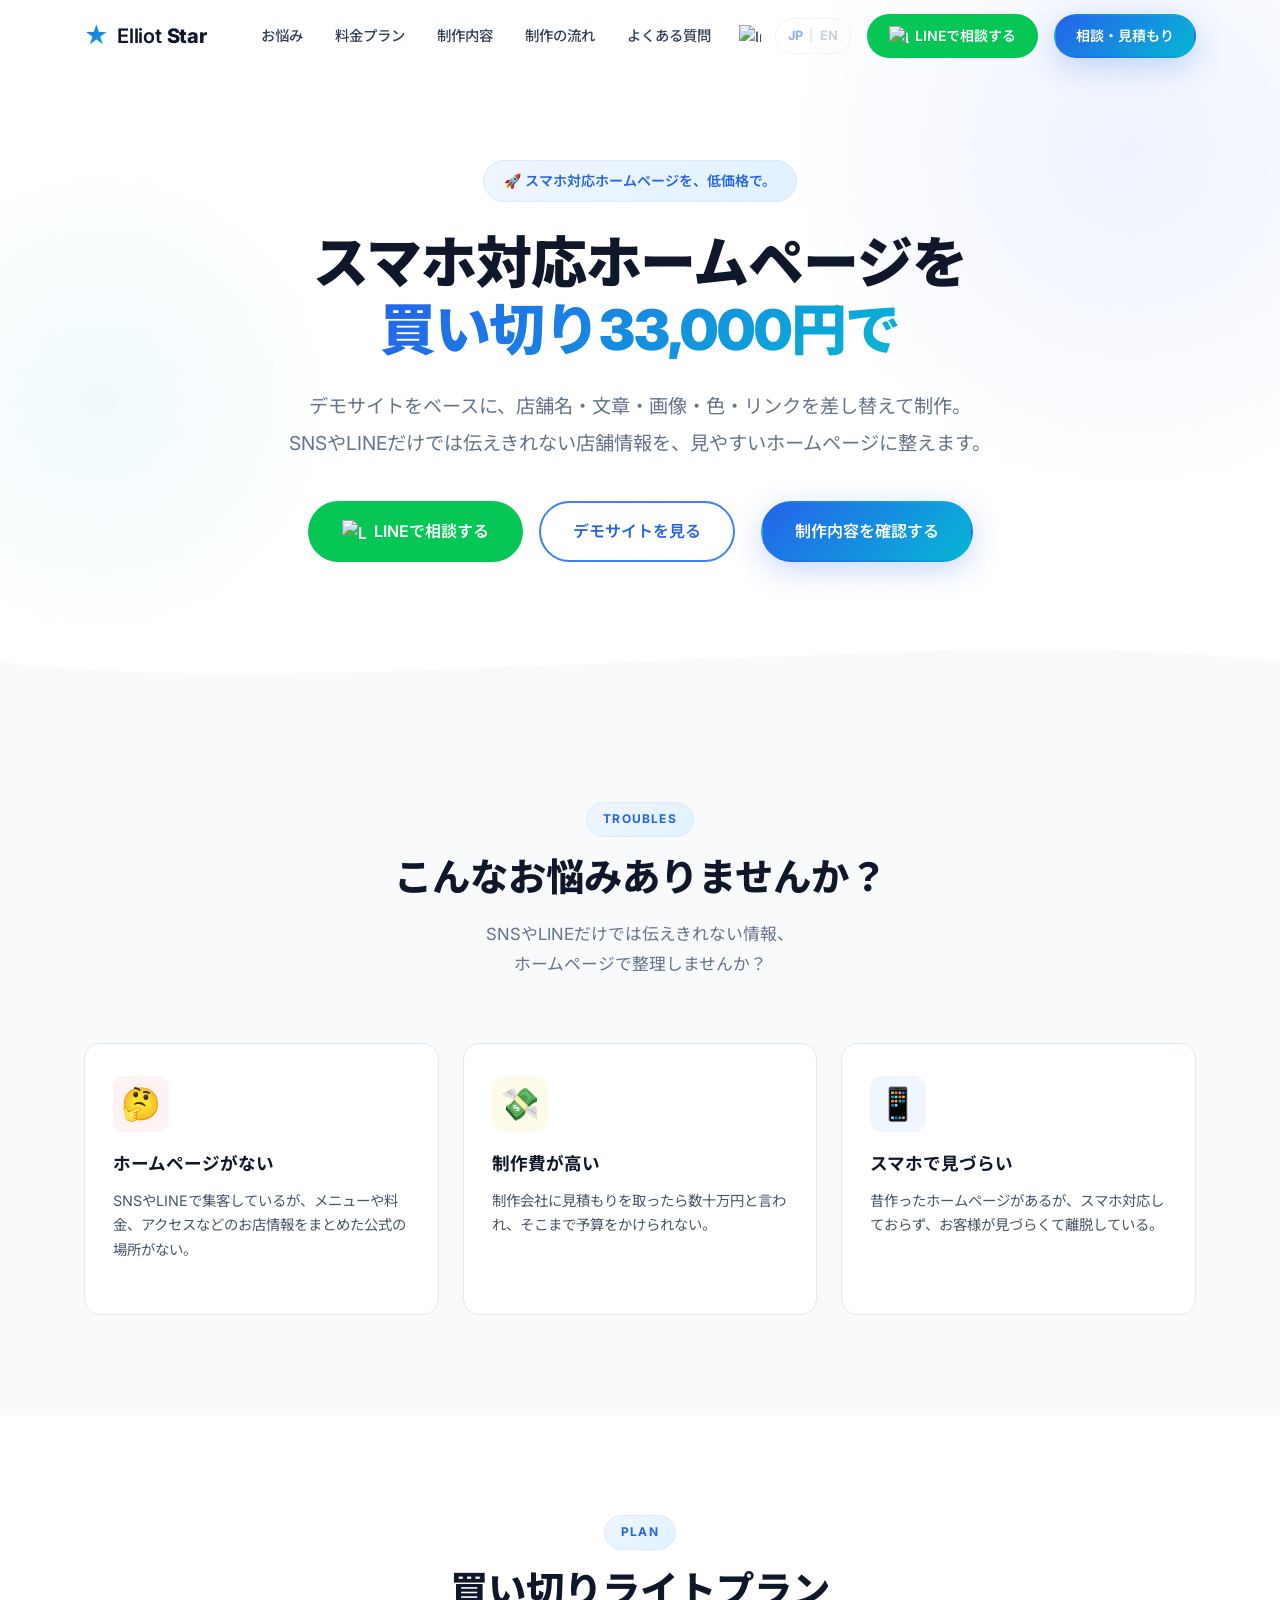
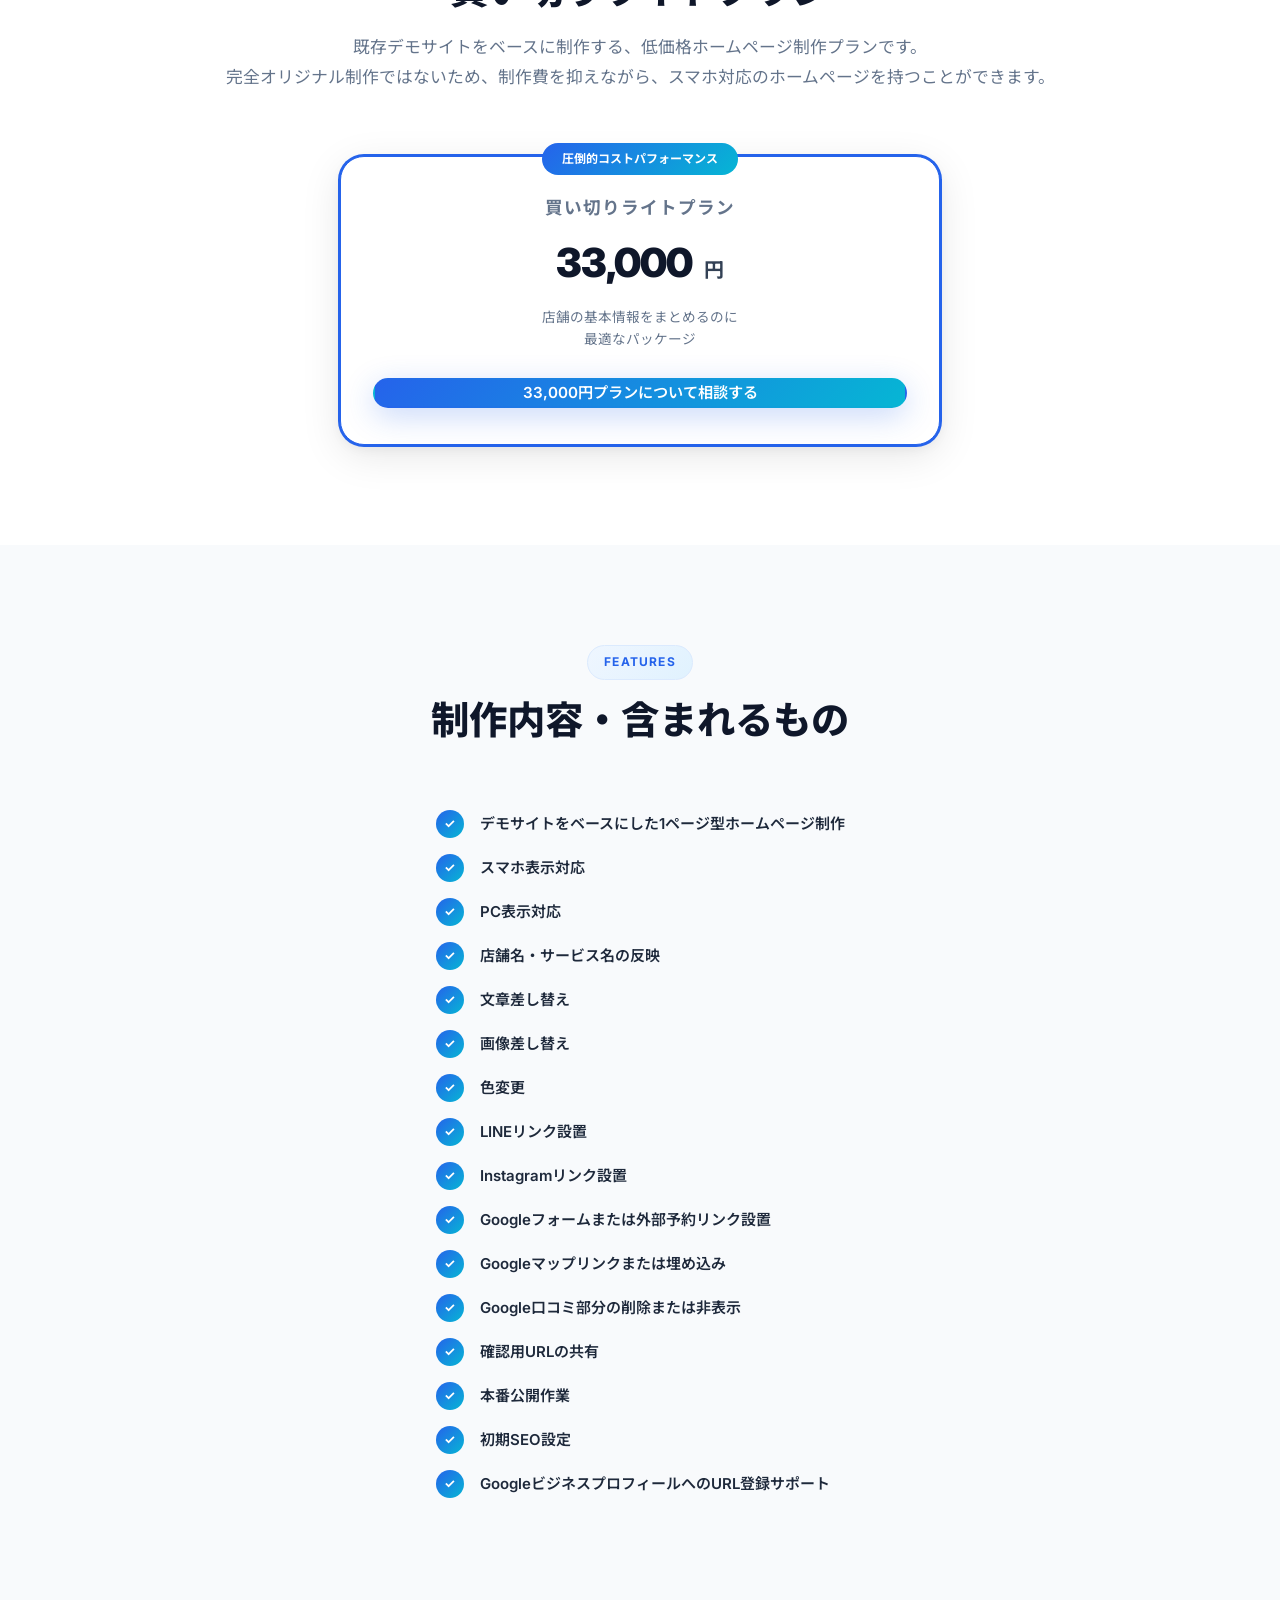
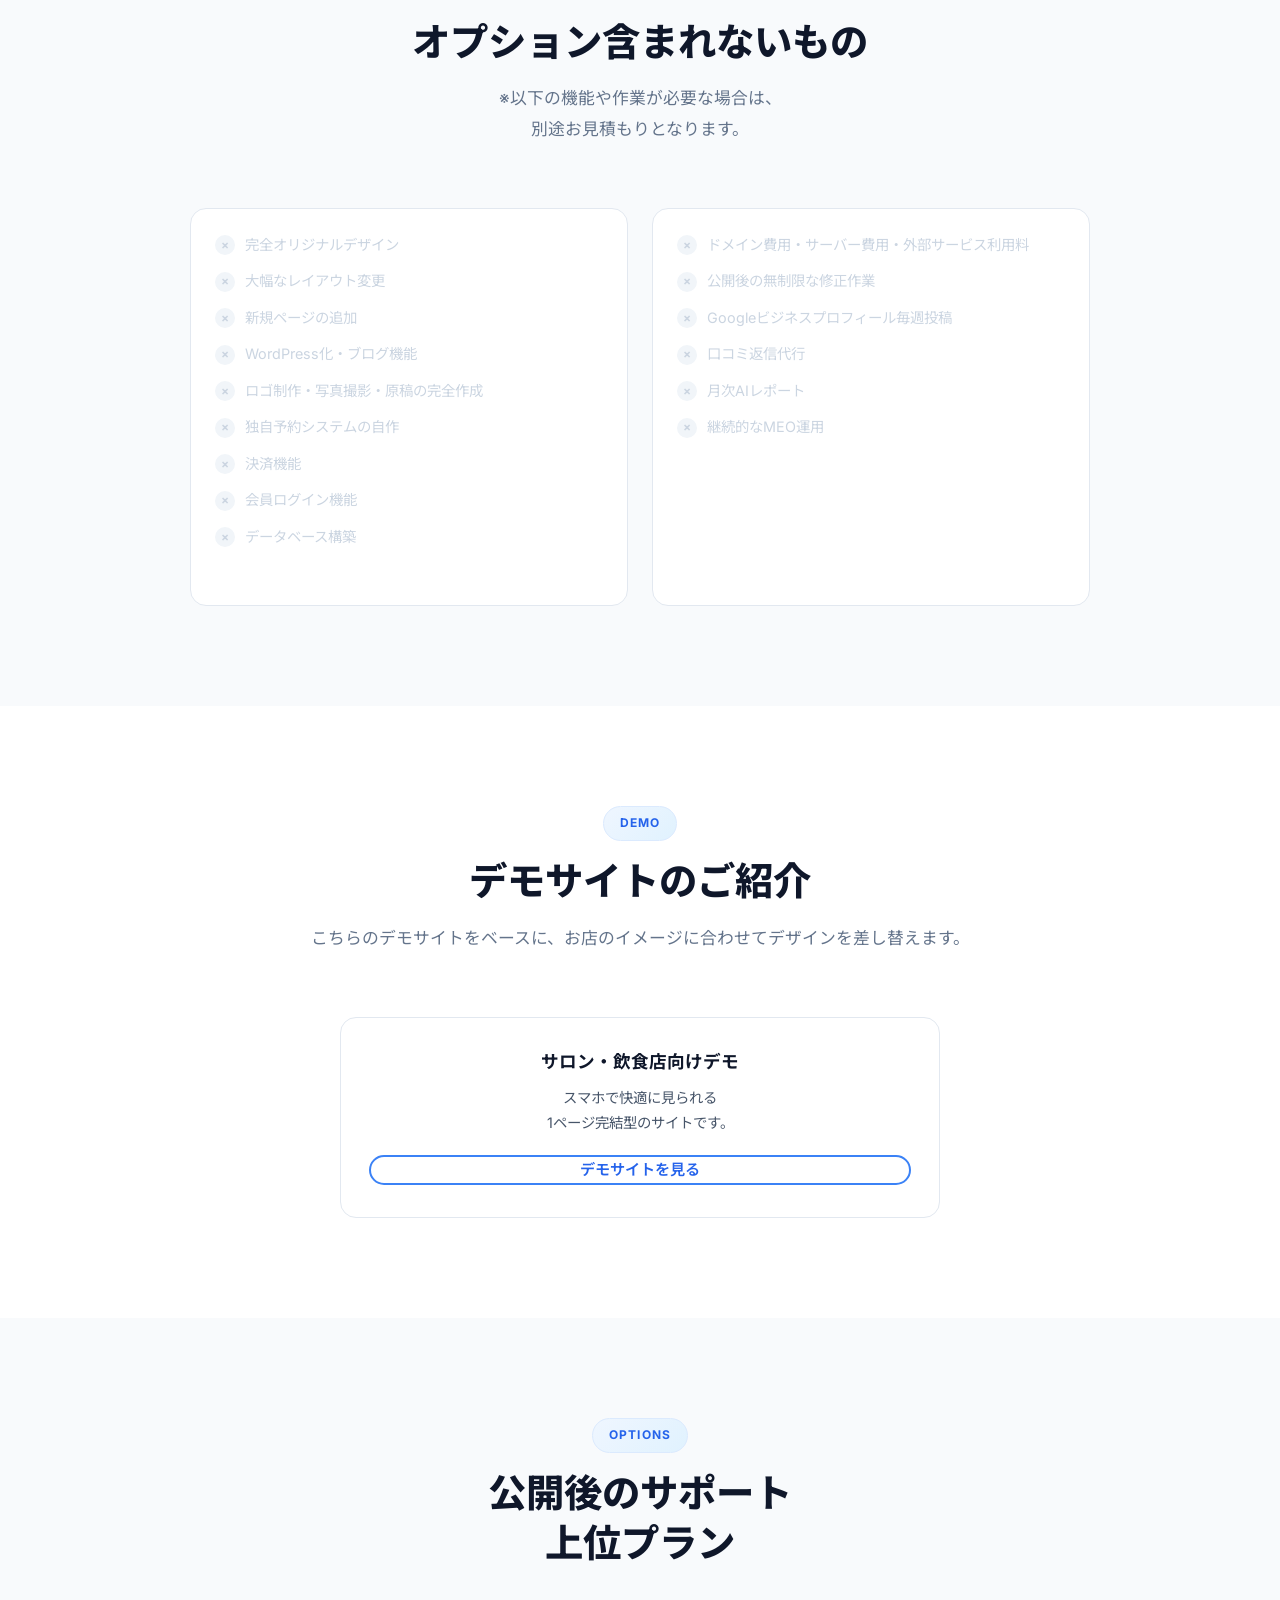
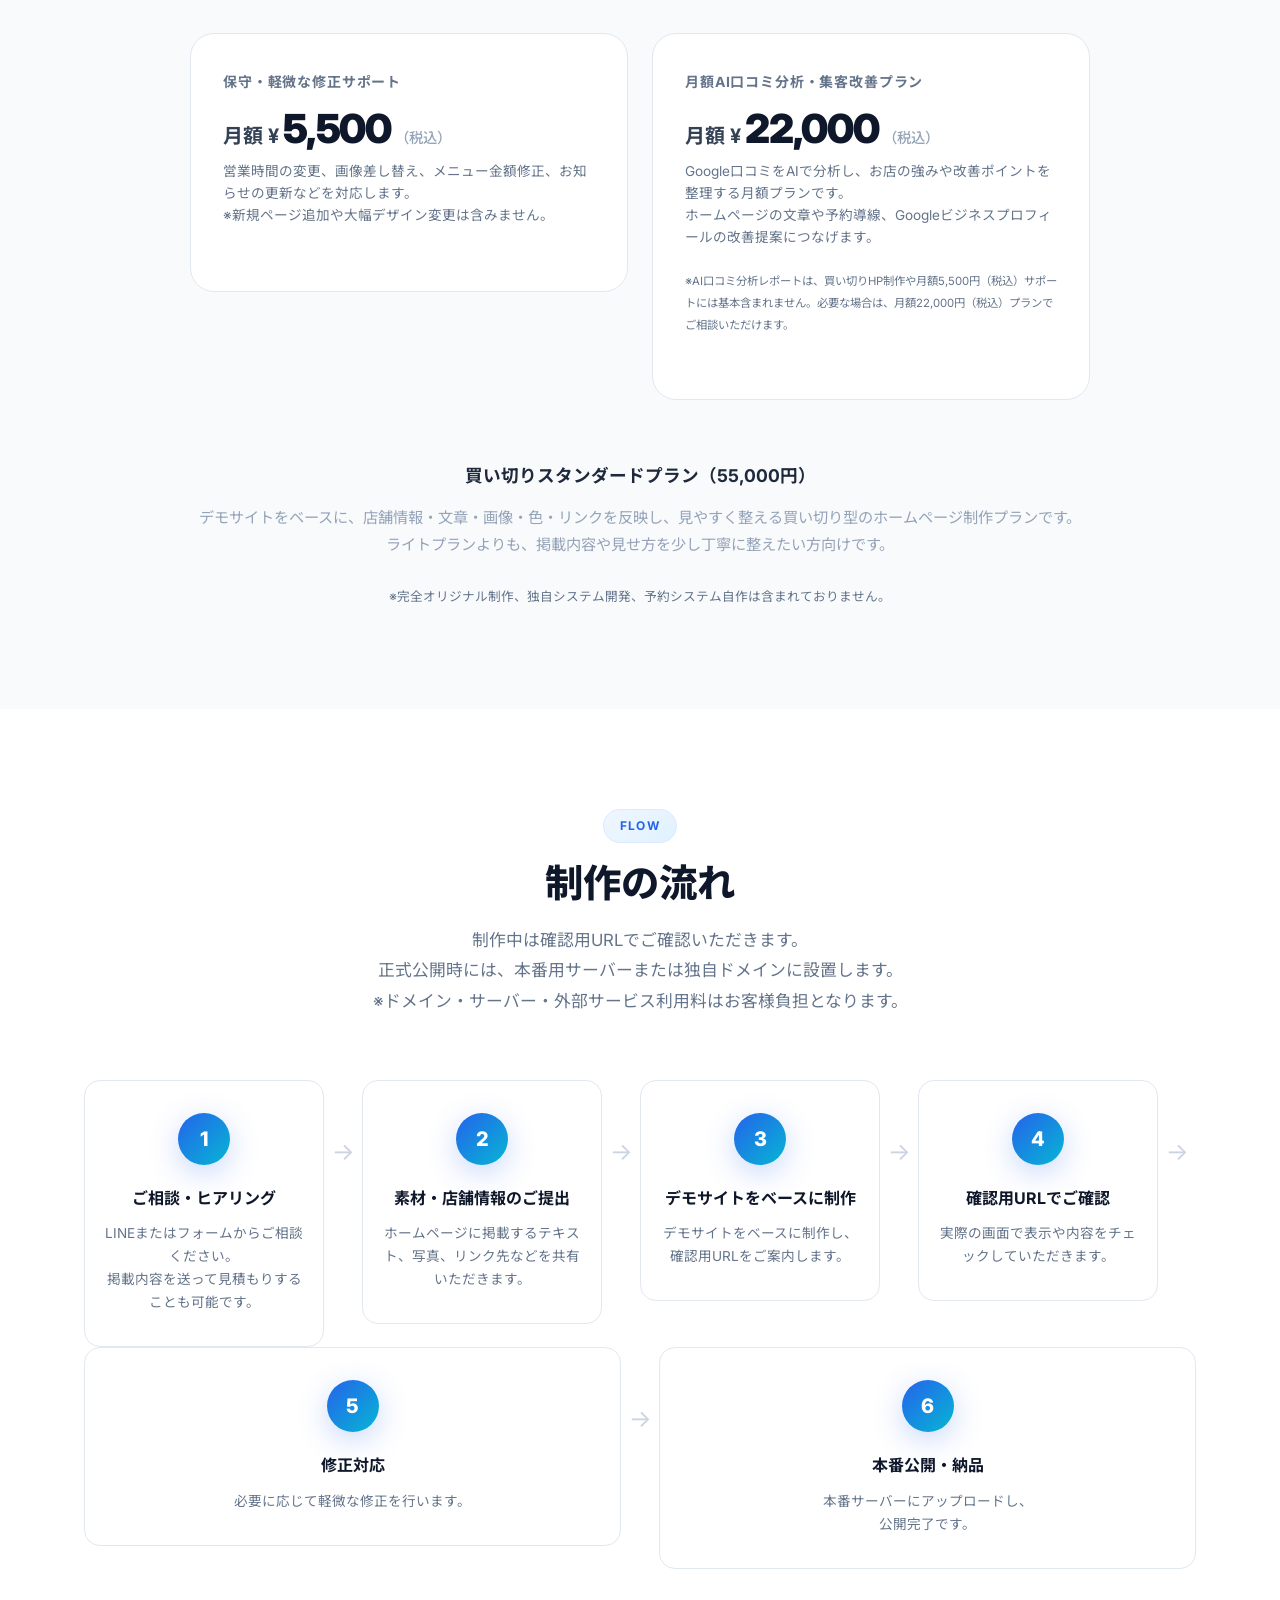
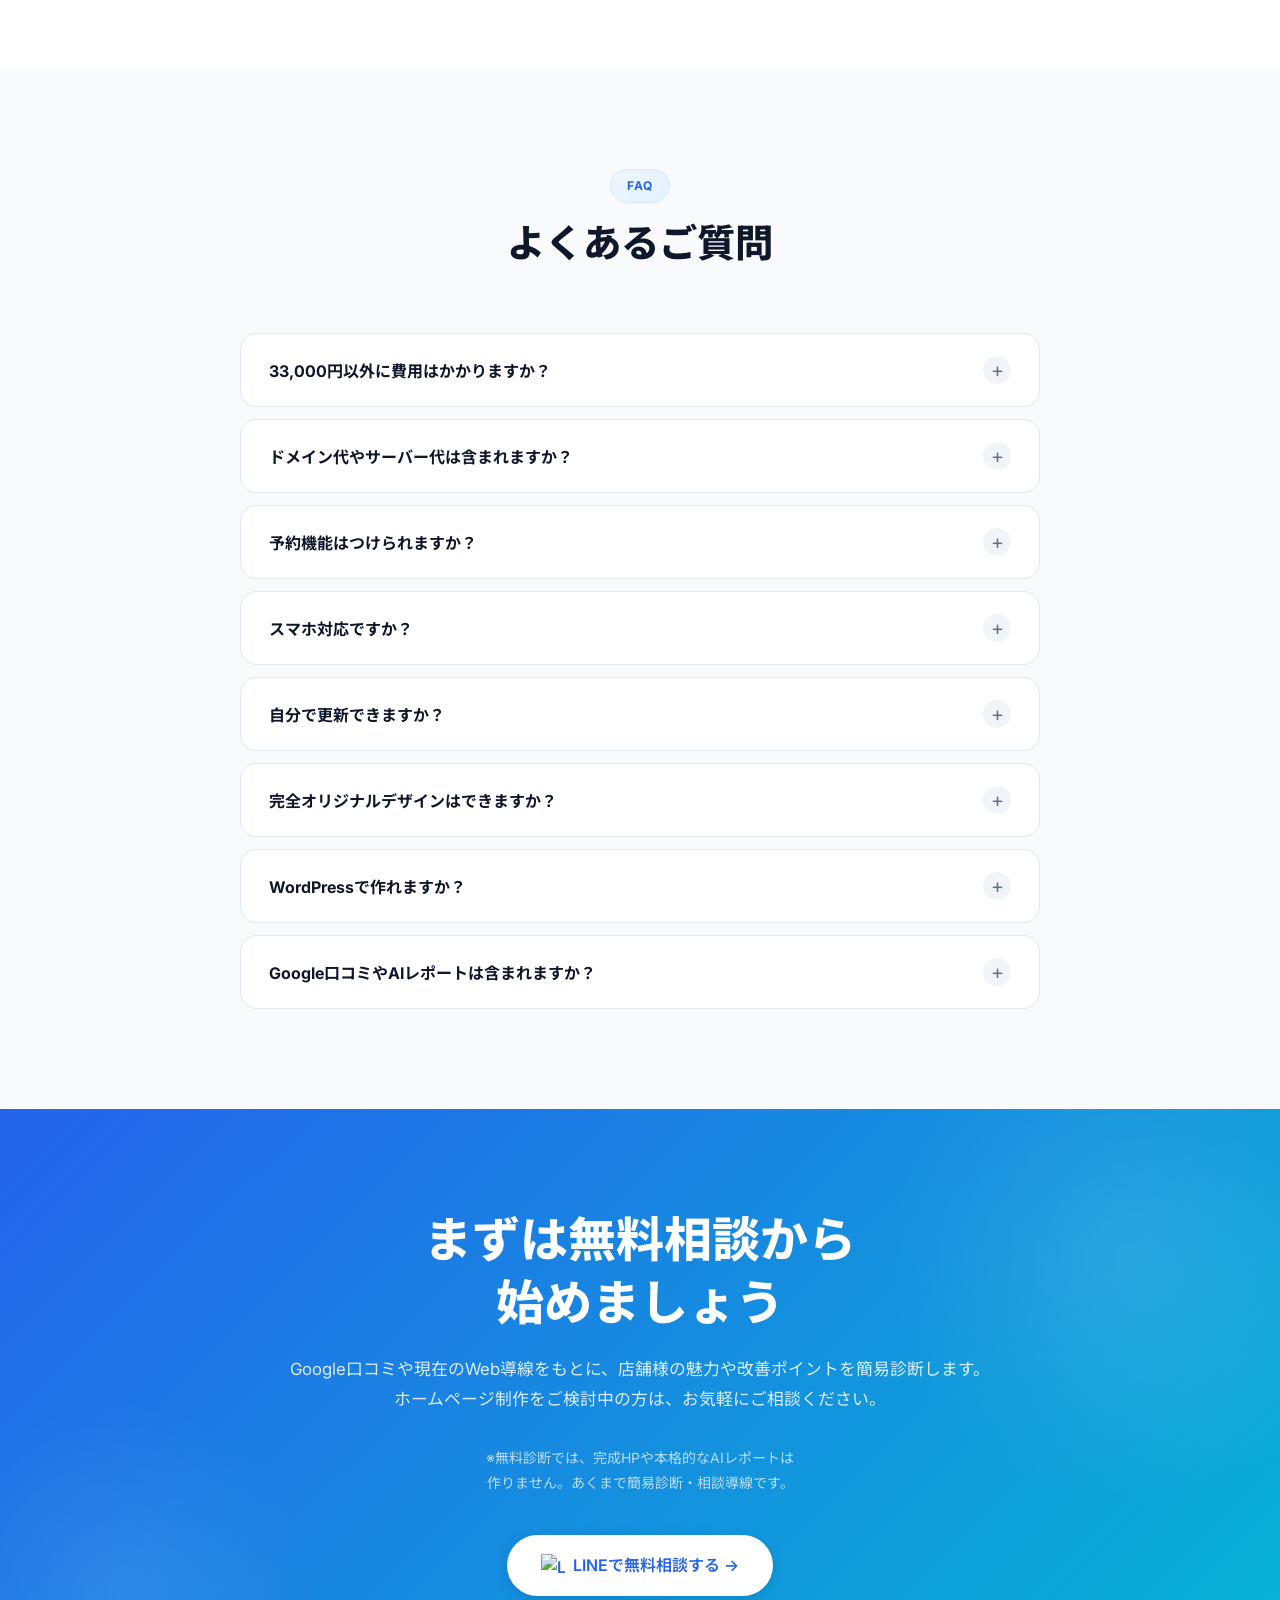
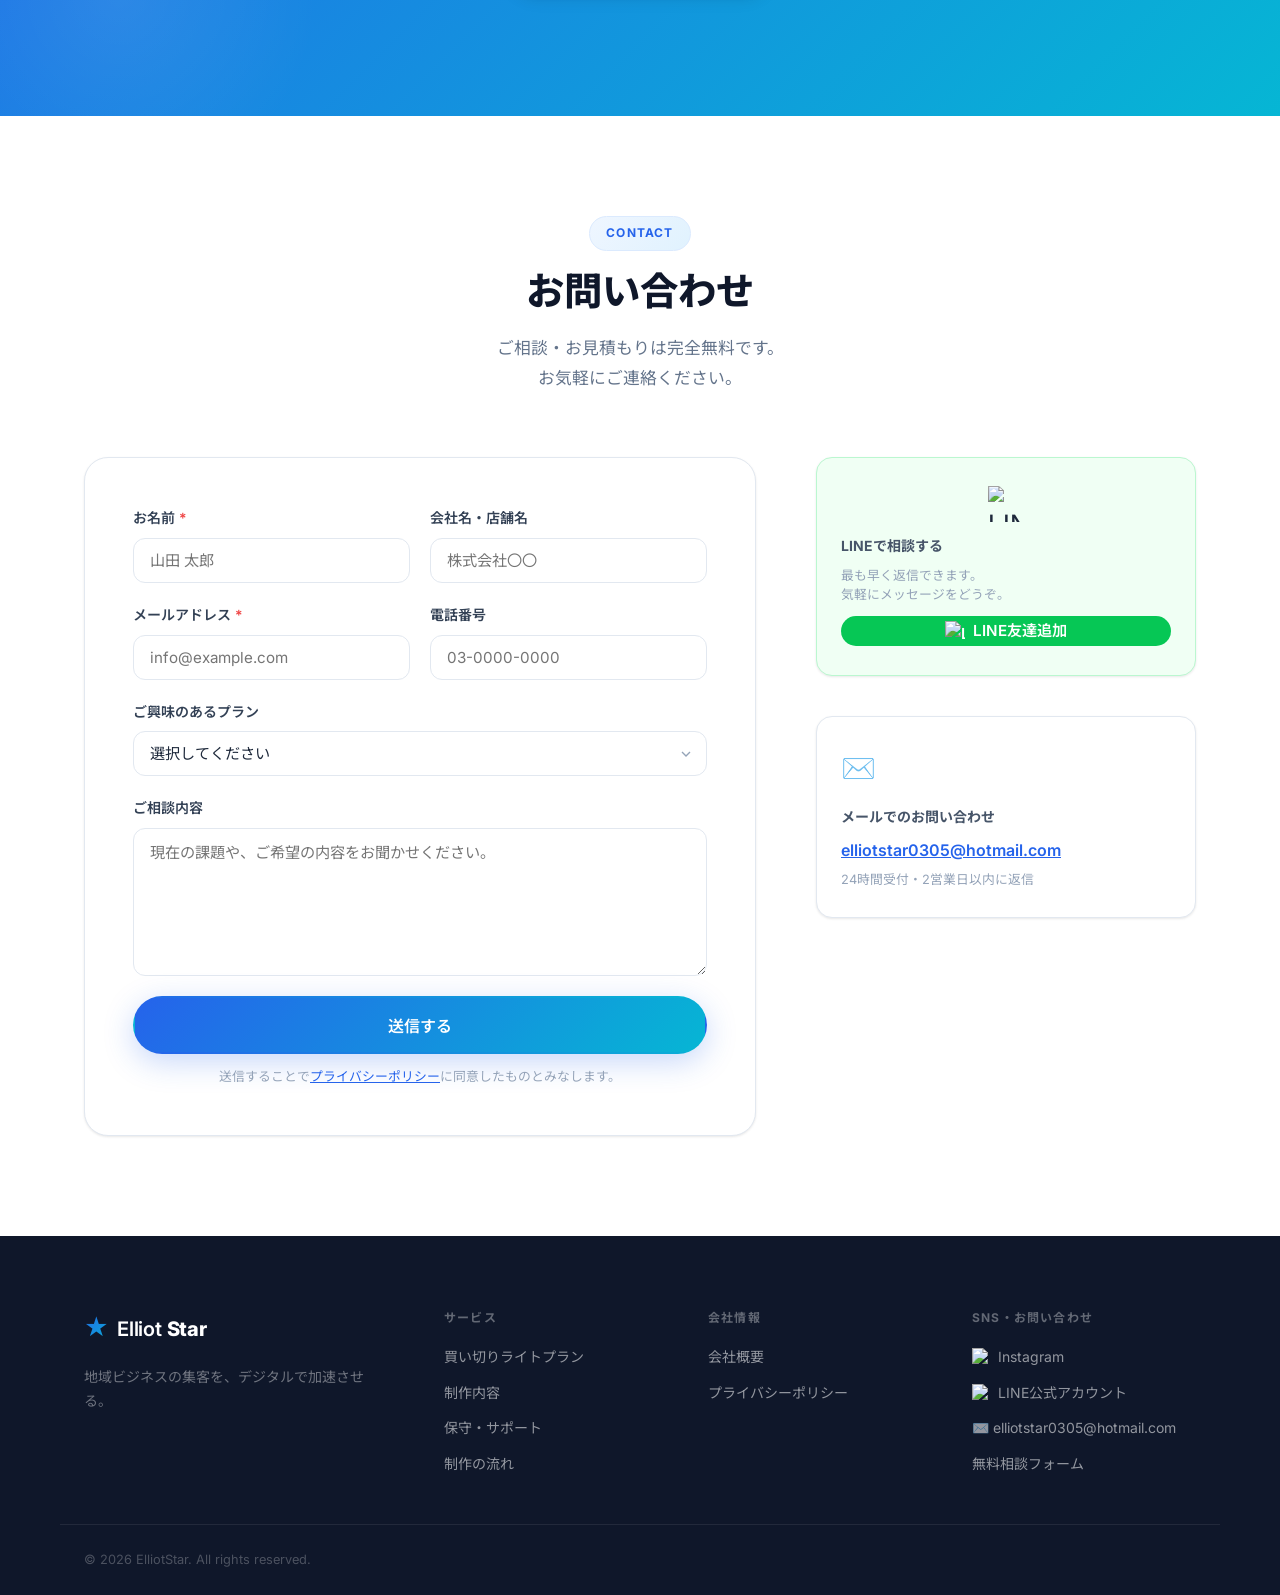
==== commit 82f3a334: "fix: update pricing to tax-inclusive amounts (5500/22000)" ====
--- a/index.html
+++ b/index.html
@@ -1185,9 +1185,12 @@
   }
   
   h2, .section-title {
-    font-size: clamp(22px, 6.5vw, 28px) !important;
+    font-size: clamp(19px, 6.4vw, 28px) !important;
     line-height: 1.3 !important;
-    letter-spacing: 0 !important;
+    letter-spacing: -0.02em !important;
+    white-space: nowrap !important;
+    word-break: keep-all !important;
+    overflow-wrap: normal !important;
   }
   
   h3, .service-title, .cta-title, .flow-step-title, .pricing-plan-name, .contact-info-title {
@@ -1529,17 +1532,19 @@
           <div class="pricing-plan-name">保守・軽微な修正サポート</div>
           <div class="pricing-price">
             <span class="price-currency">月額 ¥</span>
-            <span class="price-amount">5,000</span>
+            <span class="price-amount">5,500</span>
+            <span class="price-period">（税込）</span>
           </div>
           <p class="pricing-tagline">営業時間の変更、画像差し替え、メニュー金額修正、お知らせの更新などを対応します。<br/>※新規ページ追加や大幅デザイン変更は含みません。</p>
         </div>
         <div class="pricing-card">
-          <div class="pricing-plan-name">AI口コミ分析・集客改善プラン</div>
+          <div class="pricing-plan-name">月額AI口コミ分析・集客改善プラン</div>
           <div class="pricing-price">
             <span class="price-currency">月額 ¥</span>
-            <span class="price-amount">20,000</span>
-          </div>
-          <p class="pricing-tagline">Google口コミをAIで分析し、お店の強みや改善ポイントを整理する月額プランです。<br/>ホームページの文章や予約導線、Googleビジネスプロフィールの改善提案につなげます。<br/><br/><small style="color:var(--gray-500);">※AI口コミ分析レポートは、買い切りHP制作や月額5,000円サポートには基本含まれません。必要な場合は、月額20,000円プランでご相談いただけます。</small></p>
+            <span class="price-amount">22,000</span>
+            <span class="price-period">（税込）</span>
+          </div>
+          <p class="pricing-tagline">Google口コミをAIで分析し、お店の強みや改善ポイントを整理する月額プランです。<br/>ホームページの文章や予約導線、Googleビジネスプロフィールの改善提案につなげます。<br/><br/><small style="color:var(--gray-500);">※AI口コミ分析レポートは、買い切りHP制作や月額5,500円（税込）サポートには基本含まれません。必要な場合は、月額22,000円（税込）プランでご相談いただけます。</small></p>
         </div>
       </div>
       
@@ -1669,7 +1674,7 @@
             <span class="faq-icon">+</span>
           </button>
           <div class="faq-answer">
-            <p>HTMLファイルを直接編集する形になるため、専門知識がない方の自己更新は推奨しておりません。公開後の修正は、月額5,000円のサポートプラン、または都度お見積もりにて承ります。</p>
+            <p>HTMLファイルを直接編集する形になるため、専門知識がない方の自己更新は推奨しておりません。公開後の修正は、月額5,500円（税込）のサポートプラン、または都度お見積もりにて承ります。</p>
           </div>
         </div>
 
@@ -1699,7 +1704,7 @@
             <span class="faq-icon">+</span>
           </button>
           <div class="faq-answer">
-            <p>含まれません。Google口コミのAI分析や改善レポート提出は、現在準備中の「月額20,000円 上位プラン」でのご提供となります。</p>
+            <p>含まれません。Google口コミのAI分析や改善レポート提出は、「月額22,000円（税込） 上位プラン」でのご提供となります。</p>
           </div>
         </div>
 
